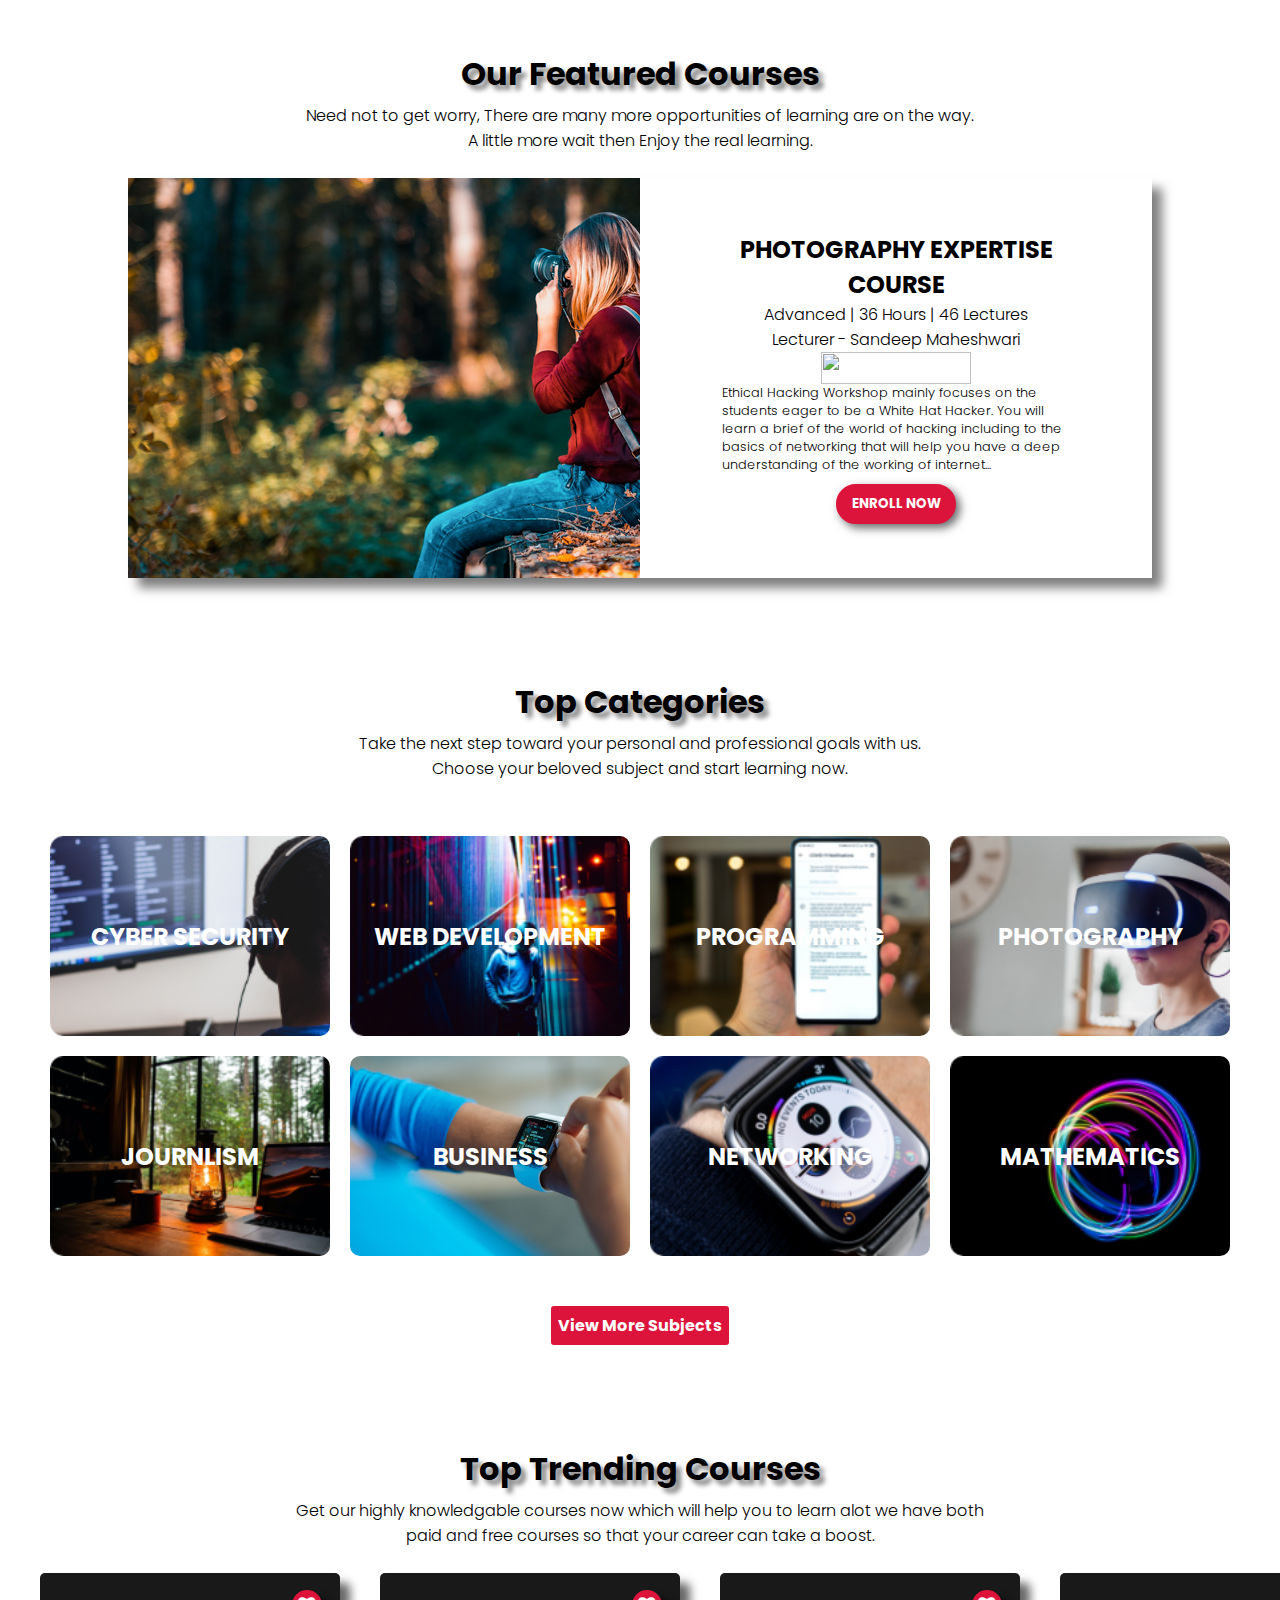
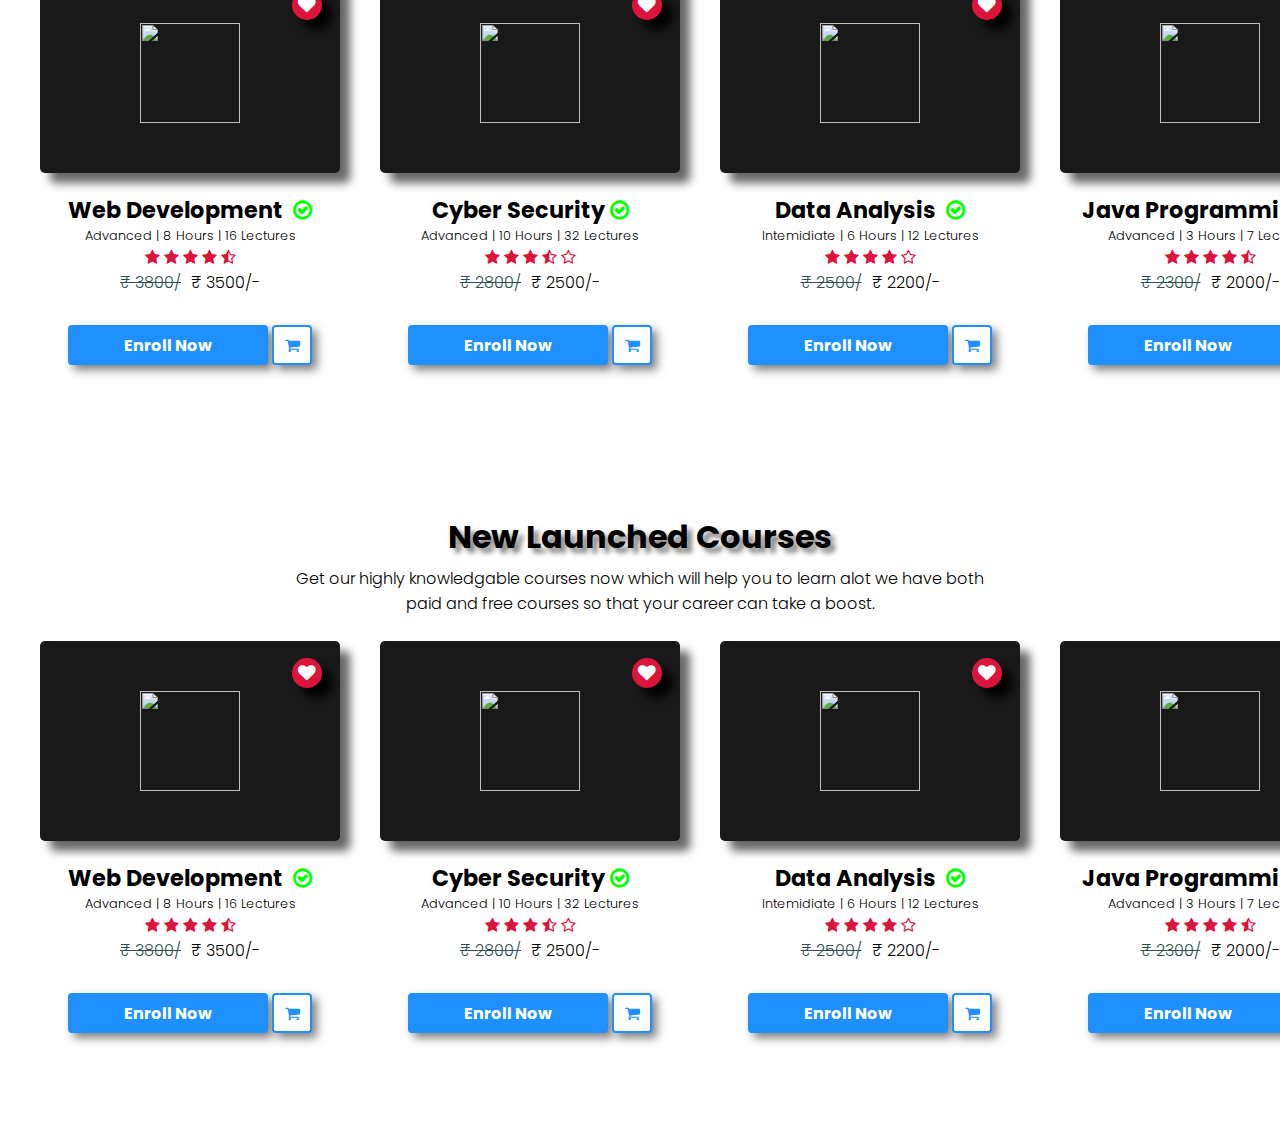
==== courses.html @ 5486d61f "dds" ====
<!doctype html>
<head>
  <title>Courses | Shri Ram Org</title>
  <link rel="stylesheet" href="lib/header.css">
  <link rel="stylesheet" href="lib/index.css">
  <link rel="stylesheet" href="lib/courses.css">
  <meta charset="utf-8">
  <meta name="viewport" content="width=device-width, initial-scale=1.0">
  <link rel="stylesheet" href="https://stackpath.bootstrapcdn.com/font-awesome/4.7.0/css/font-awesome.min.css">
  <link href="https://fonts.googleapis.com/css2?family=Poppins:wght@300;700&display=swap" rel="stylesheet">
  <link href="https://fonts.googleapis.com/css2?family=Raleway:wght@300;700&display=swap" rel="stylesheet">
</head>
<body>
<div class="site-body">

        <!-- featured courses section starts here -->

        <div class="section">
            <h1 class="section-h">Our Featured Courses</h1>
            <p class="section-p">Need not to get worry, There are many more opportunities of learning are on the way.
                </br>A little more wait then Enjoy the real learning.</p>
            <div class="main-flex">
                <div class="poster"> 
                    <img src="img/featured/topic12.png">
                </div>
                <div class="text-box">
                    <span id="clock"></span>
                    <h2>PHOTOGRAPHY EXPERTISE COURSE</h2>
                    <p>Advanced | 36 Hours | 46 Lectures</p>
                    <p>Lecturer - Sandeep Maheshwari</p>
                    <img src="img/5-star.png" class="stars">
                    <p class="about-text">Ethical Hacking Workshop mainly focuses on the students eager to be a White Hat Hacker.
                        You will learn a brief of the world of hacking including to the basics of networking
                        that will help you have a deep understanding of the working of internet...
                    </p>
                    <button class="pre-register">Enroll Now</button>
                </div>
            </div>
        </div>

        <!-- explore subject section starts here -->

        <div class="section">
            <h1 class="section-h">Top Categories</h1>
            <p class="section-p">Take the next step toward your personal and professional goals with us.</br>
                 Choose your beloved subject and start learning now.</p>
            <div class="explore-subject">
            <div class="subject">
                <div class="subject-text">
                    <a href="signin.html">Cyber Security</a>
                </div>
            </div>
            <div class="subject">
                <div class="subject-text">
                    <a href="signin.html">Web Development</a>
                </div>
            </div>
            <div class="subject">
                <div class="subject-text">
                    <a href="signin.html">Programming</a>
                </div>
            </div>
            <div class="subject">
                <div class="subject-text">
                    <a href="signin.html">Photography</a>
                </div>
            </div>
            <div class="subject">
                <div class="subject-text">
                    <a href="signin.html">Journlism</a>
                </div>
            </div>
            <div class="subject">
                <div class="subject-text">
                    <a href="signin.html">Business</a>
                </div>
            </div>
            <div class="subject">
                <div class="subject-text">
                    <a href="signin.html">Networking</a>
                </div>
            </div>
            <div class="subject">
                <div class="subject-text">
                    <a href="signin.html">Mathematics</a>
                </div>
            </div>
            </div>
            <div class="exp-sub">
                <a href="signin.html">View More Subjects</a>
            </div>
        </div>

      <!-- courses section starts here -->

        <div class="section">
            <h1 class="section-h">Top Trending Courses</h1>
            <p class="section-p">Get our highly knowledgable courses now which will help you to learn alot we have both </br>
                paid and free courses so that your career can take a boost.</p>
            <div class="card-grid">
                <div class="card">
                    <div class="card-img"> 
                        <img src="img/code.svg">
                    </div>
                    <button class="like"><i class="fa fa-heart" aria-hidden="true"></i></button>
                    <div class="card-text">
                        <h2>Web Development <i class="fa fa-check-circle-o" aria-hidden="true"></i></h2>
                        <p>Advanced | 8 Hours | 16 Lectures</p>
                        <div class="star">
                            <i class="fa fa-star" aria-hidden="true"></i>
                            <i class="fa fa-star" aria-hidden="true"></i>
                            <i class="fa fa-star" aria-hidden="true"></i>
                            <i class="fa fa-star" aria-hidden="true"></i>
                            <i class="fa fa-star-half-o" aria-hidden="true"></i>
                        </div>
                        <span class="off">₹ 3800/</span><span>₹ 3500/-</span>
                        <div class="card-btn">
                            <button>Enroll Now</button>
                            <button><i class="fa fa-shopping-cart" aria-hidden="true"></i></button>
                        </div>
                    </div>
                </div>
                <div class="card">
                    <div class="card-img"> 
                        <img src="img/email.svg">
                    </div>
                    <button class="like"><i class="fa fa-heart" aria-hidden="true"></i></button>
                    <div class="card-text">
                        <h2>Cyber Security<i class="fa fa-check-circle-o" aria-hidden="true"></i></h2>
                        <p>Advanced | 10 Hours | 32 Lectures</p>
                        <div class="star">
                            <i class="fa fa-star" aria-hidden="true"></i>
                            <i class="fa fa-star" aria-hidden="true"></i>
                            <i class="fa fa-star" aria-hidden="true"></i>
                            <i class="fa fa-star-half-o" aria-hidden="true"></i>
                            <i class="fa fa-star-o" aria-hidden="true"></i>
                        </div>
                        <span class="off">₹ 2800/</span><span>₹ 2500/-</span>
                        <div class="card-btn">
                            <button>Enroll Now</button>
                            <button><i class="fa fa-shopping-cart" aria-hidden="true"></i></button>
                        </div>
                    </div>
                </div>
                <div class="card">
                    <div class="card-img"> 
                        <img src="img/analytics.svg">
                    </div>
                    <button class="like"><i class="fa fa-heart" aria-hidden="true"></i></button>
                    <div class="card-text">
                        <h2>Data Analysis <i class="fa fa-check-circle-o" aria-hidden="true"></i></h2>
                        <p>Intemidiate | 6 Hours | 12 Lectures</p>
                        <div class="star">
                            <i class="fa fa-star" aria-hidden="true"></i>
                            <i class="fa fa-star" aria-hidden="true"></i>
                            <i class="fa fa-star" aria-hidden="true"></i>
                            <i class="fa fa-star" aria-hidden="true"></i>
                            <i class="fa fa-star-o" aria-hidden="true"></i>
                        </div>
                        <span class="off">₹ 2500/</span><span>₹ 2200/-</span>
                        <div class="card-btn">
                            <button>Enroll Now</button>
                            <button><i class="fa fa-shopping-cart" aria-hidden="true"></i></button>
                        </div>
                    </div>
                </div>
                <div class="card">
                    <div class="card-img"> 
                        <img src="img/data.svg">
                    </div>
                    <button class="like"><i class="fa fa-heart" aria-hidden="true"></i></button>
                    <div class="card-text">
                        <h2>Java Programming <i class="fa fa-check-circle-o" aria-hidden="true"></i></h2>
                        <p>Advanced | 3 Hours | 7 Lectures</p>
                        <div class="star">
                            <i class="fa fa-star" aria-hidden="true"></i>
                            <i class="fa fa-star" aria-hidden="true"></i>
                            <i class="fa fa-star" aria-hidden="true"></i>
                            <i class="fa fa-star" aria-hidden="true"></i>
                            <i class="fa fa-star-half-o" aria-hidden="true"></i>
                        </div>
                        <span class="off">₹ 2300/</span><span>₹ 2000/-</span>
                        <div class="card-btn">
                            <button>Enroll Now</button>
                            <button><i class="fa fa-shopping-cart" aria-hidden="true"></i></button>
                        </div>
                    </div>
                </div>
                <div class="card">
                    <div class="card-img"> 
                        <img src="img/data (1).svg">
                    </div>
                    <button class="like"><i class="fa fa-heart" aria-hidden="true"></i></button>
                    <div class="card-text">
                        <h2>Network Essentials <i class="fa fa-check-circle-o" aria-hidden="true"></i></h2>
                        <p>Intermidiate | 7 Hours | 19 Lectures</p>
                        <div class="star">
                            <i class="fa fa-star" aria-hidden="true"></i>
                            <i class="fa fa-star" aria-hidden="true"></i>
                            <i class="fa fa-star" aria-hidden="true"></i>
                            <i class="fa fa-star-half-o" aria-hidden="true"></i>
                            <i class="fa fa-star-o" aria-hidden="true"></i>
                        </div>
                        <span class="off">₹ 1800/</span><span>₹ 1500/-</span>
                        <div class="card-btn">
                            <button>Enroll Now</button>
                            <button><i class="fa fa-shopping-cart" aria-hidden="true"></i></button>
                        </div>
                    </div>
                </div>
                <div class="card">
                    <div class="card-img"> 
                        <img src="img/analytics.svg">
                    </div>
                    <button class="like"><i class="fa fa-heart" aria-hidden="true"></i></button>
                    <div class="card-text">
                        <h2>Machine Learning <i class="fa fa-check-circle-o" aria-hidden="true"></i></h2>
                        <p>Beginner | 2 Hours | 8 Lectures</p>
                        <div class="star">
                            <i class="fa fa-star" aria-hidden="true"></i>
                            <i class="fa fa-star" aria-hidden="true"></i>
                            <i class="fa fa-star" aria-hidden="true"></i>
                            <i class="fa fa-star-o" aria-hidden="true"></i>
                            <i class="fa fa-star-o" aria-hidden="true"></i>
                        </div>
                        <span class="off">₹ 1500/</span><span>₹ 1200/-</span>
                        <div class="card-btn">
                            <button>Enroll Now</button>
                            <button><i class="fa fa-shopping-cart" aria-hidden="true"></i></button>
                        </div>
                    </div>
                </div>
            </div>
        </div>  
    
    
    <!-- courses section starts here -->

        <div class="section">
        <h1 class="section-h">New Launched Courses</h1>
        <p class="section-p">Get our highly knowledgable courses now which will help you to learn alot we have both </br>
            paid and free courses so that your career can take a boost.</p>
        <div class="card-grid">
            <div class="card">
                <div class="card-img"> 
                    <img src="img/code.svg">
                </div>
                <button class="like"><i class="fa fa-heart" aria-hidden="true"></i></button>
                <div class="card-text">
                    <h2>Web Development <i class="fa fa-check-circle-o" aria-hidden="true"></i></h2>
                    <p>Advanced | 8 Hours | 16 Lectures</p>
                    <div class="star">
                        <i class="fa fa-star" aria-hidden="true"></i>
                        <i class="fa fa-star" aria-hidden="true"></i>
                        <i class="fa fa-star" aria-hidden="true"></i>
                        <i class="fa fa-star" aria-hidden="true"></i>
                        <i class="fa fa-star-half-o" aria-hidden="true"></i>
                    </div>
                    <span class="off">₹ 3800/</span><span>₹ 3500/-</span>
                    <div class="card-btn">
                        <button>Enroll Now</button>
                        <button><i class="fa fa-shopping-cart" aria-hidden="true"></i></button>
                    </div>
                </div>
            </div>
            <div class="card">
                <div class="card-img"> 
                    <img src="img/email.svg">
                </div>
                <button class="like"><i class="fa fa-heart" aria-hidden="true"></i></button>
                <div class="card-text">
                    <h2>Cyber Security<i class="fa fa-check-circle-o" aria-hidden="true"></i></h2>
                    <p>Advanced | 10 Hours | 32 Lectures</p>
                    <div class="star">
                        <i class="fa fa-star" aria-hidden="true"></i>
                        <i class="fa fa-star" aria-hidden="true"></i>
                        <i class="fa fa-star" aria-hidden="true"></i>
                        <i class="fa fa-star-half-o" aria-hidden="true"></i>
                        <i class="fa fa-star-o" aria-hidden="true"></i>
                    </div>
                    <span class="off">₹ 2800/</span><span>₹ 2500/-</span>
                    <div class="card-btn">
                        <button>Enroll Now</button>
                        <button><i class="fa fa-shopping-cart" aria-hidden="true"></i></button>
                    </div>
                </div>
            </div>
            <div class="card">
                <div class="card-img"> 
                    <img src="img/analytics.svg">
                </div>
                <button class="like"><i class="fa fa-heart" aria-hidden="true"></i></button>
                <div class="card-text">
                    <h2>Data Analysis <i class="fa fa-check-circle-o" aria-hidden="true"></i></h2>
                    <p>Intemidiate | 6 Hours | 12 Lectures</p>
                    <div class="star">
                        <i class="fa fa-star" aria-hidden="true"></i>
                        <i class="fa fa-star" aria-hidden="true"></i>
                        <i class="fa fa-star" aria-hidden="true"></i>
                        <i class="fa fa-star" aria-hidden="true"></i>
                        <i class="fa fa-star-o" aria-hidden="true"></i>
                    </div>
                    <span class="off">₹ 2500/</span><span>₹ 2200/-</span>
                    <div class="card-btn">
                        <button>Enroll Now</button>
                        <button><i class="fa fa-shopping-cart" aria-hidden="true"></i></button>
                    </div>
                </div>
            </div>
            <div class="card">
                <div class="card-img"> 
                    <img src="img/data.svg">
                </div>
                <button class="like"><i class="fa fa-heart" aria-hidden="true"></i></button>
                <div class="card-text">
                    <h2>Java Programming <i class="fa fa-check-circle-o" aria-hidden="true"></i></h2>
                    <p>Advanced | 3 Hours | 7 Lectures</p>
                    <div class="star">
                        <i class="fa fa-star" aria-hidden="true"></i>
                        <i class="fa fa-star" aria-hidden="true"></i>
                        <i class="fa fa-star" aria-hidden="true"></i>
                        <i class="fa fa-star" aria-hidden="true"></i>
                        <i class="fa fa-star-half-o" aria-hidden="true"></i>
                    </div>
                    <span class="off">₹ 2300/</span><span>₹ 2000/-</span>
                    <div class="card-btn">
                        <button>Enroll Now</button>
                        <button><i class="fa fa-shopping-cart" aria-hidden="true"></i></button>
                    </div>
                </div>
            </div>
            <div class="card">
                <div class="card-img"> 
                    <img src="img/data (1).svg">
                </div>
                <button class="like"><i class="fa fa-heart" aria-hidden="true"></i></button>
                <div class="card-text">
                    <h2>Network Essentials <i class="fa fa-check-circle-o" aria-hidden="true"></i></h2>
                    <p>Intermidiate | 7 Hours | 19 Lectures</p>
                    <div class="star">
                        <i class="fa fa-star" aria-hidden="true"></i>
                        <i class="fa fa-star" aria-hidden="true"></i>
                        <i class="fa fa-star" aria-hidden="true"></i>
                        <i class="fa fa-star-half-o" aria-hidden="true"></i>
                        <i class="fa fa-star-o" aria-hidden="true"></i>
                    </div>
                    <span class="off">₹ 1800/</span><span>₹ 1500/-</span>
                    <div class="card-btn">
                        <button>Enroll Now</button>
                        <button><i class="fa fa-shopping-cart" aria-hidden="true"></i></button>
                    </div>
                </div>
            </div>
            <div class="card">
                <div class="card-img"> 
                    <img src="img/analytics.svg">
                </div>
                <button class="like"><i class="fa fa-heart" aria-hidden="true"></i></button>
                <div class="card-text">
                    <h2>Machine Learning <i class="fa fa-check-circle-o" aria-hidden="true"></i></h2>
                    <p>Beginner | 2 Hours | 8 Lectures</p>
                    <div class="star">
                        <i class="fa fa-star" aria-hidden="true"></i>
                        <i class="fa fa-star" aria-hidden="true"></i>
                        <i class="fa fa-star" aria-hidden="true"></i>
                        <i class="fa fa-star-o" aria-hidden="true"></i>
                        <i class="fa fa-star-o" aria-hidden="true"></i>
                    </div>
                    <span class="off">₹ 1500/</span><span>₹ 1200/-</span>
                    <div class="card-btn">
                        <button>Enroll Now</button>
                        <button><i class="fa fa-shopping-cart" aria-hidden="true"></i></button>
                    </div>
                </div>
            </div>
        </div>
    </div>    
</div>


</body>
</html>
---- lib/index.css ----
*
{
    padding: 0;
    margin: 0;
    box-sizing: border-box;
    font-family: 'Poppins';
    scroll-behavior: smooth;
    outline: none;
    font-weight: 300;
}
html
{
    overflow-x: hidden;
}
.site-body
{
    position: absolute;
    top: 0%;
    display: inline-flex;
    flex-flow: column;
    justify-content: space-between;
}
.main
{
    width: 100vw;
    height: 120vh;
    background-image: url(../img/pexels-josh-hild-4256852.jpg);
    background-repeat: no-repeat;
    background-size: cover;
    background-position: center;
    background-attachment: fixed;
}
.header
{
    position: fixed;
    z-index: 10;
    display: inline-flex;
    justify-content: space-around;
    align-items: center;
    width: 100vw;
    height: 80px;
    background-color: white;
    transition: all ease 0.5s;
}
.header img
{
    width: 100px;
    cursor: pointer;
}
.nav ul
{
    display: inline-flex;
    list-style-type: none;
}
.nav li a
{
    text-decoration: none;
    color: black;
    font-weight: bold;
    margin-left: 20px;
}
.nav li a:hover
{
    color: crimson;
    border-bottom: 2px solid crimson;
}
.submenu-1
{
    display: none;
}
.nav li:hover .submenu-1
{
    display: block;
}
.submenu-1 ul
{
    position: absolute;
    transform: translate(-20%);
    display: inline-flex;
    flex-direction: column;
    justify-content: space-around;
    width: 200px;
    height: fit-content;
    background-color: white;
    padding-top: 28px;
}
.submenu-1 ul li
{
    display: inline-flex;
    align-items: center;
    width: 100%;
    height: 50px;
    border-bottom: 2px solid black;
}
.submenu-1 ul li:last-child
{
    border-bottom: none;
}
.submenu-1 ul li:hover
{
    background-color: dodgerblue;
    color: white;
}
.submenu-1 ul li:hover a
{
    color: white;
    border-bottom: none;
}
.login-btn a
{
    width: 90px;
    height: 40px;
    display: inline-flex;
    justify-content: center;
    align-items: center;
    color: white;
    background-color: seagreen;
    border: 2px solid seagreen;
    border-radius: 3px;
    text-transform: uppercase;
    text-decoration: none;
    font-family: "Raleway";
    font-weight: bold;
    transition: 0.5s;
}
.login-btn a:nth-child(2)
{
    background-color: crimson;
    border: 2px solid crimson;
}
.login-btn a:hover
{
    background-color: transparent;
    color: seagreen;
}
.login-btn a:nth-child(2):hover
{
    background-color: transparent;
    color: crimson;
}
.heading
{
    width: 100vw;
    height: 100vh;
    color: white;
    display: inline-flex;
    justify-content: center;
    align-items: center;
    flex-flow: column;
    padding: 20px;
}
.heading h1
{
    font-weight: bold;
    font-size: 3.5rem;
}
.heading .bold
{
    font-weight: bold;
    color: cyan;
    text-transform: uppercase;
}
.search-bar
{
    display: inline-flex;
    justify-content: space-between;
    align-items: center;
    width: 70%;
    height: 40px;
    background-color: white;
}
.search-bar input
{
    width: 80%;
    height: 100%;
    background-color: transparent;
    color: black;
    font-size: .8rem;
    padding-left: 20px;
    letter-spacing: 2px;
    word-spacing: 5px;
    border: none;
}
.search-bar button
{
    width: 150px;
    height: 100%;
    color: white;
    background-color: crimson;
    border: none;
    cursor: pointer;
}
.search-bar .fa
{
    margin-right: 10px;
}
.explore-btn a
{
    display: inline-block;
    margin-top: 30px;
    color: seagreen;
    background-color: transparent;
    border: 2px solid seagreen;
    text-decoration: none;
    border-radius: 100px;
    padding: 10px 40px;
    font-weight: bold;
    transition: all 0.5s ease;
}
.explore-btn a:hover
{
    background-color: seagreen;
    color: white;
}
.top-up
{
    z-index: 10;
    position: fixed;
    bottom: 5%;
    right: 5%;
    width: 50px;
    height: 50px;
    display: inline-flex;
    justify-content: center;
    align-items: center;
    text-decoration: none;
    color: white;
    font-size: 35px;
    background-color: crimson ;
    box-shadow: 5px 5px 10px black;
    border-radius: 50%;
    transition: 0.5s;
}
.top-up:hover
{
    transform: translateY(-10px);
}
.mob-btn
{
    display: none;
}

@media(max-width: 720px)
{
    .header
    {
        height: 60px;
    }
    .nav
    {
        position: fixed;
        top: 60px;
        left: 0px;
        width: 100vw;
        height: 0vh;
        display: inline-flex;
        flex-flow: column;
        overflow: hidden;
        background-color: white;
        transition: 0.5s;
    }
    .nav ul
    {
        width: 100%;
        display: inline-flex;
        flex-direction: column;
        align-items: center;
    }
    .nav ul li
    {
        display: inline-flex;
        align-items: center;
        width: 90%;
        height: 50px;
        border-bottom: 2px solid black;
    }
    .nav ul li:last-child
    {
        border-bottom: none;
    }
    .nav ul li:hover
    {
        background-color: dodgerblue;
        color: white;
    }
    .nav ul li:hover a
    {
        color: white;
        border-bottom: none;
    }
    .mob-btn
    {
        display: inline;
        background-color: transparent;
        border: none;
        font-size: 1.5rem;
        color: black;
        cursor: pointer;
    }
    #close-btn
    {
        color: black;
        display: none;
    }
    .heading h1
    {
        text-align: center;
        font-size: 2.2rem;
    }
    .search-bar
    {
        width: 90%;
        height: 40px;
    }
    .search-bar input
    {
        width: 80%;
        height: 100%;
        font-size: .6rem;
        padding-left: 10px;
        letter-spacing: 1px;
        word-spacing: 2px;
    }
    .search-bar button
    {
        width: 15%;
        text-align: center;
    }
    .search-bar button span
    {
        display: none;
    }
}


/* Top Upcoming */


.section
{
    width: 100vw;
    height: fit-content;
    display: inline-flex;
    padding: 50px 0px;
    flex-flow: column;
    justify-content: center;
    align-items: center;
    background-image: url(../img/Abstract.png);
    background-repeat: no-repeat;
    background-position: right;
    background-size: 50%;
    overflow-x: hidden;
}
.section-h
{
    font-weight: bold;
    font-size: 2rem;
    text-align: center;
    text-shadow: 5px 5px 5px grey;
}
.section-p
{
    text-align: center;
    font-size: 1rem;
    padding: 5px;
}
.section:nth-child(odd)
{
    background-image: url(../img/Abstract-2.png);
    background-position: left;
}
.section:nth-child(5)
{
    background-image: url(../img/bg-3.jpg);
    background-size: cover;
    background-position: right;
    margin: 50px 0px 50px 0px;

}
.main-flex
{
    display: flex;
    justify-content: space-around;
    flex-wrap: wrap;
    margin-top: 20px;
    width: 80vw;
    height: auto;
    box-shadow: 10px 10px 10px rgba(0, 0, 0, 0.500);
}
.poster
{
    height: 400px;
    overflow: hidden;
    flex: 1 1 300px;
}
.poster img
{
    height: 100%;
    overflow: hidden;
    transition: all ease .5s;
}
.poster img:hover
{
    transform: scale(1.1);
}
.text-box
{
    flex: 1 1 300px;
    display: inline-flex;
    flex-flow: column;
    justify-content: center;
    align-items: center;
    padding: 20px 8%;
}
.text-box span
{
    color: crimson;
    font-weight: bold;
    font-size: 2rem;
    text-align: center;
}
.text-box h2
{
    font-weight: bold;
    text-align: center;
}
.about-text
{
    font-size: 0.8rem;
}
.stars
{
    width: 150px;
    height: 32px;
}
.pre-register
{
    margin-top: 10px;
    width: 120px;
    height: 40px;
    background-color: crimson;
    color: white;
    border: 2px solid crimson;
    border-radius: 20px;
    cursor: pointer;
    font-weight: bold;
    text-transform: uppercase;
    box-shadow: 4px 4px 10px rgba(0, 0, 0, 0.600);
    transition: all 0.3s ease;
}
.pre-register:hover
{
    background-color: transparent;
    color: crimson;
}
@media(max-width: 720px)
{
    .section-p
    {
        font-size: .8rem;
    }
    .text-box h2
    {
        font-size: 1.2rem;
    }
    .text-box p
    {
        font-size: .8rem;
    }
    .poster
    {
        height: auto;
    }
    .poster img
    {
        width: 100%;
    }
}

/*latest Launches*/

.card-grid
{
    width: 100%;
    display: inline-flex;
    align-items: center;
    justify-content: flex-start;
    overflow-y: hidden;
    overflow-x: scroll;
}
.card, .ex-card
{
    position: relative;
    width: 300px;
    height: 420px;
    margin: 20px;
    border-radius: 10px;
    display: inline-flex;
    flex-flow: column;
    background-color: transparent;
    transform: translatex(0px);
}
.card:first-child, .ex-card:first-child
{
    margin-left: 40px;
}
.card-grid::-webkit-scrollbar
{
    display: none;
}
.card-img
{
    display: inline-flex;
    justify-content: center;
    align-items: center;
    width: 300px;
    height: 200px;
    background-color: rgb(25, 25, 25);
    border-radius: 5px;
    box-shadow: 10px 10px 10px rgba(0, 0, 0, 0.600);
}
.card-img img
{
    width: 100px;
    height: 100px;
}
.like
{
    position: absolute;
    top: 4%;
    right: 6%;
    background-color: transparent;
    color: white;
    background-color: crimson;
    border-radius: 50%;
    width: 30px;
    height: 30px;
    font-size: 1.1rem;
    border: none;
    cursor: pointer;
    box-shadow: 10px 10px 10px black;
}
.card-text
{
    text-align: center;
    padding: 20px 10px;
}
.fa-check-circle-o
{
    margin-left: 5px;
    color: rgb(0, 255, 0);
}
.card-text h2, .ex-card-text h2
{
    font-size: 1.4rem;
    font-weight: bold;
}
.card-text p, .ex-card-text p
{
    font-size: .8rem;
}
.card-text .off
{
    margin-right: 10px;
    text-decoration: line-through;
    color: darkslategray;
}
.card-btn button
{
    margin-top: 30px;
    border: 2px solid dodgerblue;
    border-radius: 4px;
    background-color: white;
    color: dodgerblue;
    width: 40px;
    height: 40px;
    cursor: pointer;
    font-size: 1rem;
    transition:  0.3s;
    box-shadow: 5px 5px 10px rgba(0, 0, 0, 0.500);
}
.card-btn button:hover
{
    color: white;
    background-color: dodgerblue;
}
.card-btn button:first-child
{
    width: 200px;
    color: white;
    font-weight: bold;
    background-color: dodgerblue;
}
.card-btn button:first-child:hover
{
    background-color: transparent;
    color: dodgerblue;
}
.star
{
    color: crimson;
}

/* expert section starts here */

.ex-card
{
    position: relative;
    width: 260px;
    height: 380px;
    box-shadow: 10px 10px 10px rgba(0, 0, 0, 0.600);
    border-radius: 0px;
}
.ex-card-img img
{
    width: 260px;
    height: 260px;
}
.card-social
{
    display: inline-flex;
    justify-content: space-around;
    align-items: center;
    width: 80%;
    height: 50px;
}
.card-social a
{
    display: inline-flex;
    justify-content: center;
    align-items: center;
    width: 30px;
    height: 30px;
    text-decoration: none;
    color: white;
    background-color: dodgerblue;
    border: 2px solid dodgerblue;
    border-radius: 50%;
    transition: 0.3s;
}
.card-social a:hover
{
    transform: translateY(-5px);
}
.ex-card-text
{
    text-align: center;
    padding: 2px 10px;
}


/* testimonials starts here */

.main-contain
{
    width: 90%;
    margin: auto;
    padding-bottom: 20px;
    overflow: hidden;
}
.container
{
    position: relative;
    height: auto;
    overflow: hidden;
}
.slider
{
    height: 100%;
    width: 500%;
    display: inline-flex;
    transition: 0.5s;
    animation: tslide 15s ease infinite;
    animation-delay: 1s;
}
@keyframes tslide
{
    0%,100%
    {
        transform: translate(0);
    }
    20%
    {
        transform: translate(-20%);
    }
    40%
    {
        transform: translate(-40%);
    }
    60%
    {
        transform: translate(-60%);
    }
    80%
    {
        transform: translate(-80%);
    }

}
.slides
{
    width: 100%;
    display: inline-flex;
    justify-content: space-around;
    flex-flow: column;
    align-items: center;
}
.slider_btn
{
    background-color: transparent;
    border: none;
    cursor: pointer;
    font-size: 30px;
}
#prev
{
    position: absolute;
    left: 2%;
    top: 50%;
}
#next
{
    position: absolute;
    right: 2%;
    top: 50%;
}
.slides img
{
    width: 200px;
    border-radius: 50%;
}
.slider-text
{
    width: 60%;
    text-align: center;
    font-size: 15px;
}
.slider-text span
{
    font-weight: bold;
    color: crimson;
}


/* pricing section starts here */

.pricing-box
{
    width: 100%;
    display: inline-flex;
    flex-direction: row;
    justify-content: center;
    align-items: center;
    flex-wrap: wrap;
}
.pricing-card
{
    position: relative;
    width: 280px;
    height: 400px ;
    margin: 20px;
    display: inline-flex;
    justify-content: space-between;
    align-items: center;
    flex-direction: column;
    border-radius: 10px;
    box-shadow: 10px 10px 10px rgba(0, 0, 0, 0.600);
    transition: 0.5s;
    background-color: white;
}
.pricing-card:hover
{
    transform: scale(1.02);
}
.pricing-logo
{
    border-radius: 10px;
    width: 100%;
    height: 100px;
    background: dodgerblue;
    display: inline-flex;
    justify-content: center;
    align-items: center;
    flex-direction: column;
}
.pricing-logo .fa
{
    font-size: 1.8rem;
}
.pricing-logo h2
{
    font-size: 1rem;
    font-weight: bold;
}
.pricing-card p
{
    font-size: 1.2rem;
    color: dodgerblue;
}
.pricing-card p span
{
    font-size: 2rem;
    font-weight: bold;
}
.pricing-card ul
{
    list-style-type: none;
}
.pricing-card .fa
{
    margin-right: 5px;
}
.pricing-card .fa-times
{
    color: red;
}
.pricing-card .fa-check
{
    color: #25D366;
}
.pricing-card a
{
    width: 120px;
    height: 38px;
    color: black;
    background-color: dodgerblue;
    text-decoration: none;
    font-weight: bold;
    display: inline-flex;
    font-size: .8rem;
    justify-content: center;
    align-items: center;
    border-radius: 20px;
    margin-bottom: 20px;
}
.ribbin
{
    position: absolute;
    right: 0px;
    width: 100px;
    height: 100px;
    overflow: hidden;
}
.ribbin span
{
    width: 150px;
    height: 30px;
    line-height: 30px;
    background-color: yellow;
    color: black;
    position: relative;
    top: 10px;
    right: 0px;
    display: inline-block;
    transform: rotate(45deg);
    text-align: center;
    font-size: .65rem;
    text-transform: uppercase;
}
.pricing-card:nth-child(2) .pricing-logo, .pricing-card:nth-child(2) a
{
    background: orange;
}
.pricing-card:nth-child(2) p
{
    color: orange;
}
.pricing-card:nth-child(3) .pricing-logo, .pricing-card:nth-child(3) a
{
    background: crimson;
}
.pricing-card:nth-child(3) p
{
    color: crimson;
}

.pricing-card a:hover
{
    border: 2px solid black;
    background-color: transparent;
}



/* footer starts here */

.footer
{
    margin-top: auto;
    width: 100vw;
    height: auto;
    background-color: black;
    display: inline-flex;
    flex-direction: column;
}
.footer-item
{
    width: 100vw;
    display: inline-flex;
    flex-direction: row;
    flex-wrap: wrap;
    justify-content: space-around;
    align-items: flex-start;
    font-size: 15px;
    color: white;
}
.footer-child
{
    height: auto;
    display: inline-flex;
    flex-direction: column;
    justify-content: space-around;
    align-items: center;
    flex: 1 1 350px;
    padding: 10px;
}
.footer-logo img
{
    width:100px;
}
.footer-child h3
{
    font-size: 20px;
    font-weight: bold;
    border-bottom: 2px solid white;
}
#about
{
    padding: 0px 40px 10px;
}
#about span
{
    padding-top: 20px;
    font-size: 12px;
}
#address ul li
{
    list-style-type: none;
    padding-top: 10px;
}
#address ul .fa
{
    cursor: pointer;
    font-size: 25px;
    border-radius: 50px;
    width: 40px;
    height: 40px;
    text-align: center;
    line-height: 40px;
    margin: 0px 10px;
}
#address ul .fa:hover
{
    background-color: gray;
}
#contact form
{
    margin-top: 20px;
    width: 90%;
    height: 40px;
}
#contact input[type="email"]
{
    width: 70%;
    height: 100%;
    padding-left: 20px;
}
#contact input[type="submit"]
{
    cursor: pointer;
    width: 28%;
    height: 39px;
    border: 2px solid crimson;
    background-color: crimson;
    color: white;
    font-size: 15px;
    font-weight: bold;
}
#contact input[type="submit"]:hover
{
    background-color: transparent;
    color: crimson;
}
.social
{
    padding-top: 20px;
    width: 100%;
    height: auto;
    display: inline-flex;
    justify-content: center;
    align-items: center;
}
.social a
{
    width: 40px;
    height: 40px;
    border: 2px solid grey;
    border-radius: 50%;
    color: grey;
    display: inline-flex;
    justify-content: space-around;
    align-items: center;
    margin: 5px;
    text-decoration: none;
    font-size: 20px;
}
.social a:hover
{
    background-color: grey;
    color: black;
}
.copyright
{
    padding: 20px;
    width: 100vw;
    text-align: center;
    color: grey;
    font-size: 12px;
}
---- lib/courses.css ----
.explore-subject
{
    width: 100%;
    display: grid;
    grid-template-rows: 1fr 1fr;
    grid-template-columns: 1fr 1fr 1fr 1fr;
    grid-gap: 20px;
    padding: 50px;
}
.subject
{
    position: relative;
    border-radius: 10px;
    height: 200px;
    overflow: hidden;
    background-image: url(../img/featured/topic1.png);
    background-size: cover;
    background-repeat: no-repeat;
    transition: 0.5s;
}
.subject:nth-child(2)
{
    background-image: url(../img/featured/topic2.png);

}
.subject:nth-child(3)
{
    background-image: url(../img/featured/topic3.png);

}
.subject:nth-child(4)
{
    background-image: url(../img/featured/topic4.png);

}
.subject:nth-child(5)
{
    background-image: url(../img/featured/topic5.png);

}
.subject:nth-child(6)
{
    background-image: url(../img/featured/topic6.png);

}
.subject:nth-child(7)
{
    background-image: url(../img/featured/topic7.png);

}
.subject:nth-child(8)
{
    background-image: url(../img/featured/topic9.png);

}
.subject-text
{
    position: absolute;
    width: 100%;
    height: 100%;
    display: inline-flex;
    justify-content: center;
    align-items: center;
    transition: 0.3s ;
}
.subject-text a
{
    font-weight: bold;
    text-decoration: none;
    color: white;
    font-size: 1.5rem;
    text-transform: uppercase;
}
.subject:hover .subject-text
{
    background-color: rgba(220, 20, 60, 0.600);
}
.subject-text a:hover
{
    text-decoration: underline;
}
.exp-sub a
{
    padding: 5px 5px;
    color: white;
    background-color: crimson;
    font-weight: bold;
    display: inline-flex;
    justify-content: center;
    align-items: center;
    border: 2px solid crimson;
    border-radius: 3px;
    text-decoration: none;

}
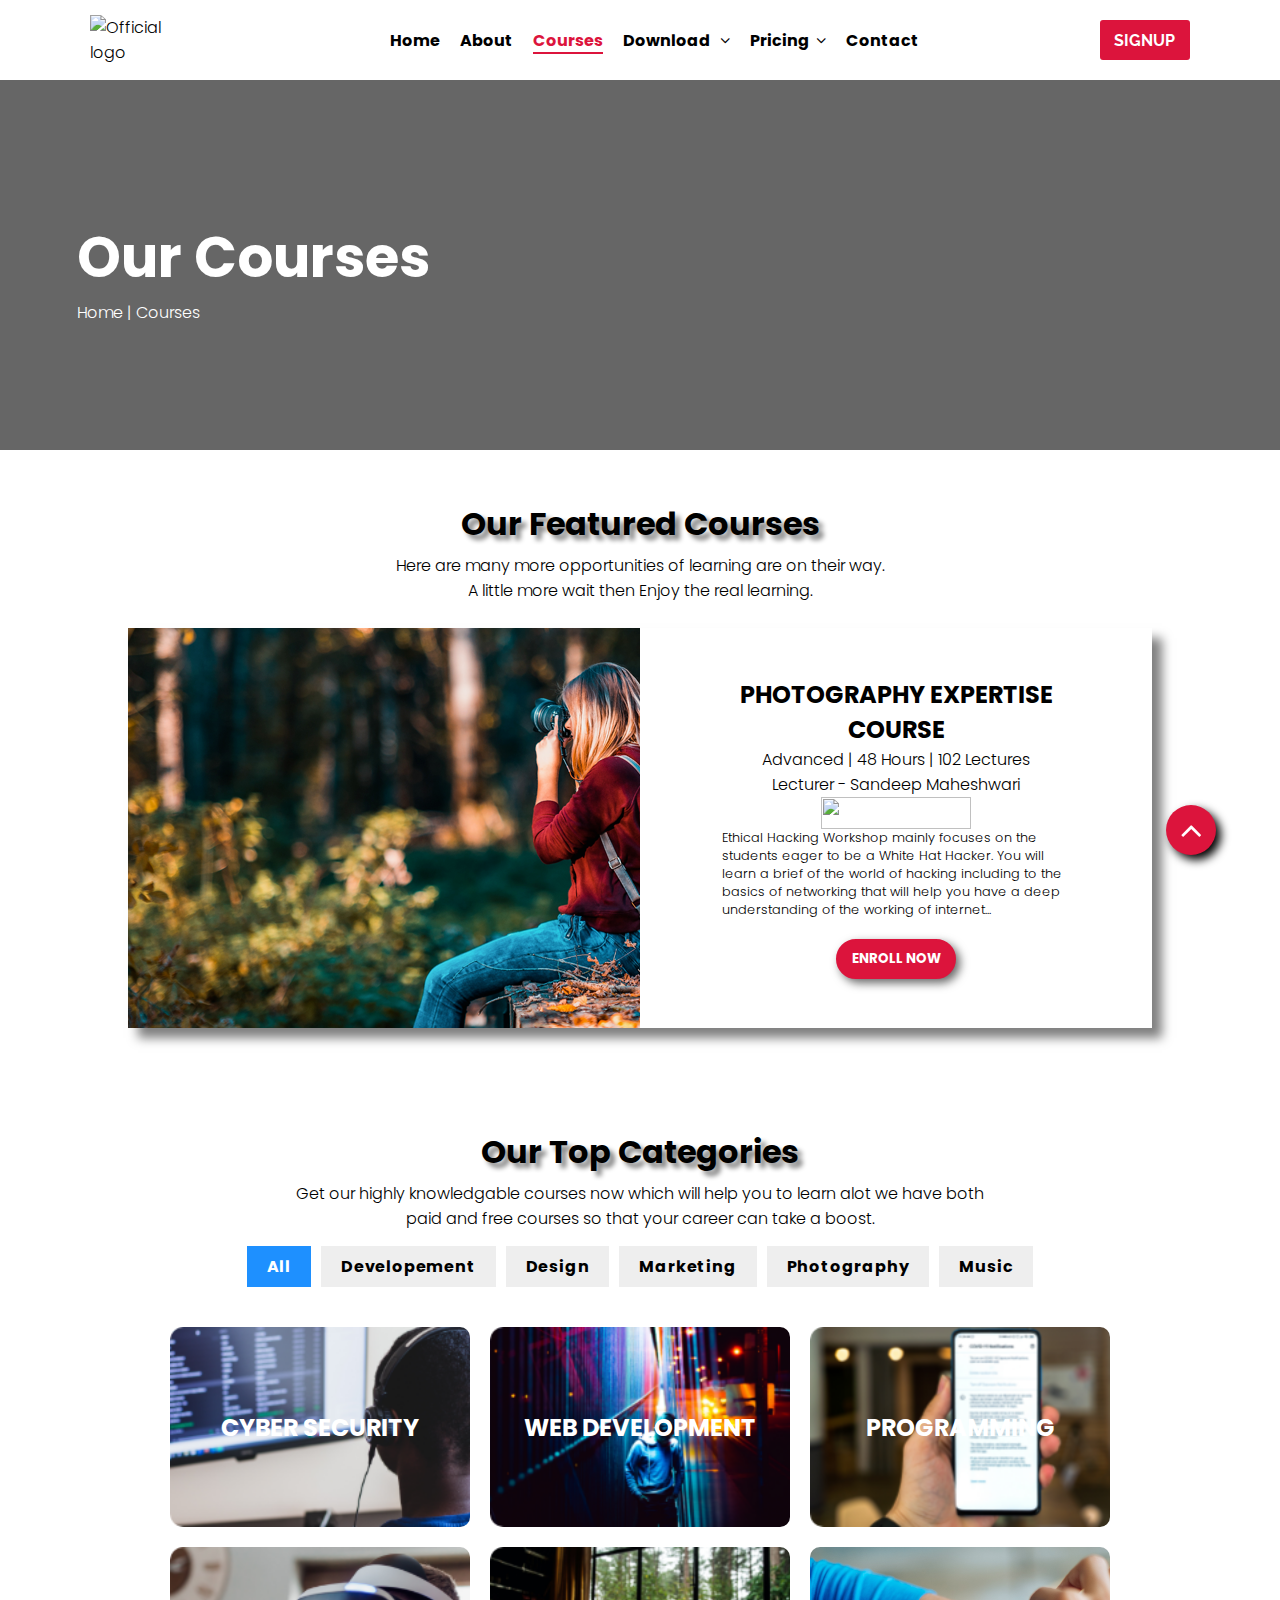
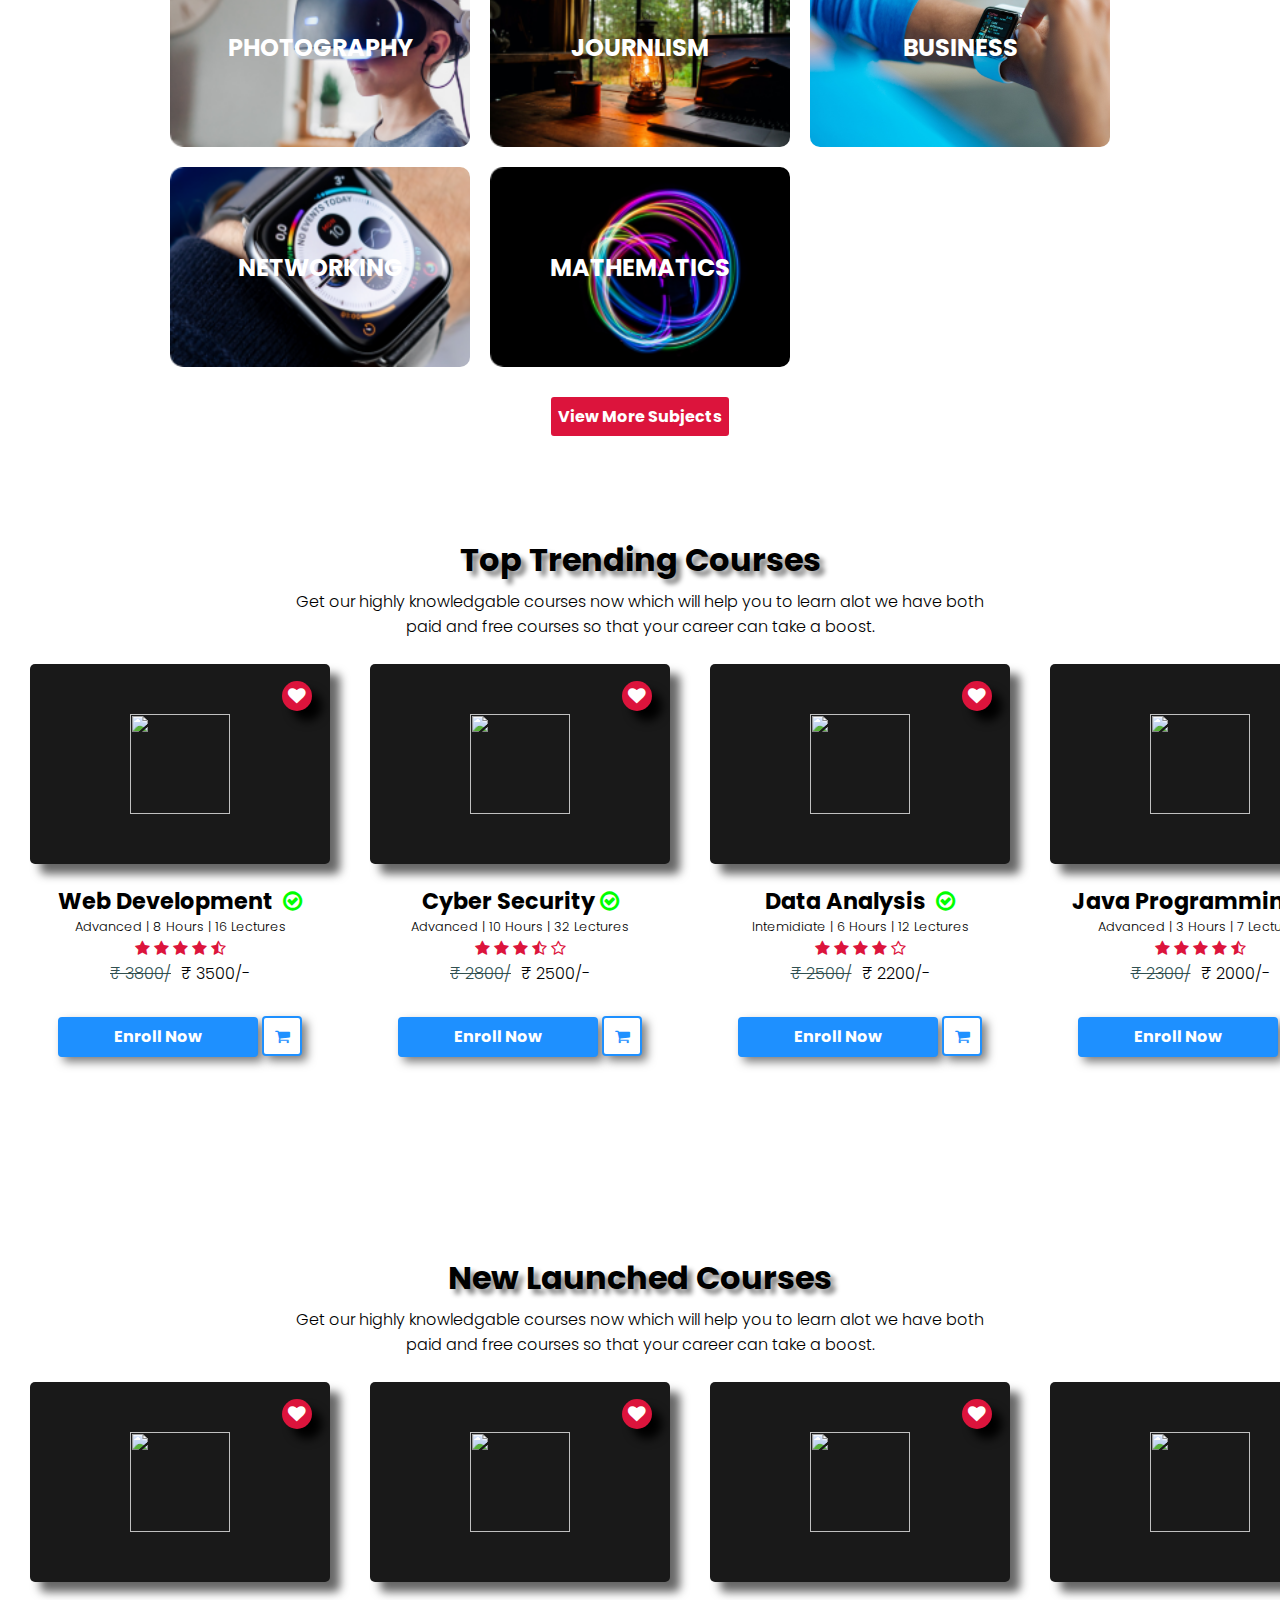
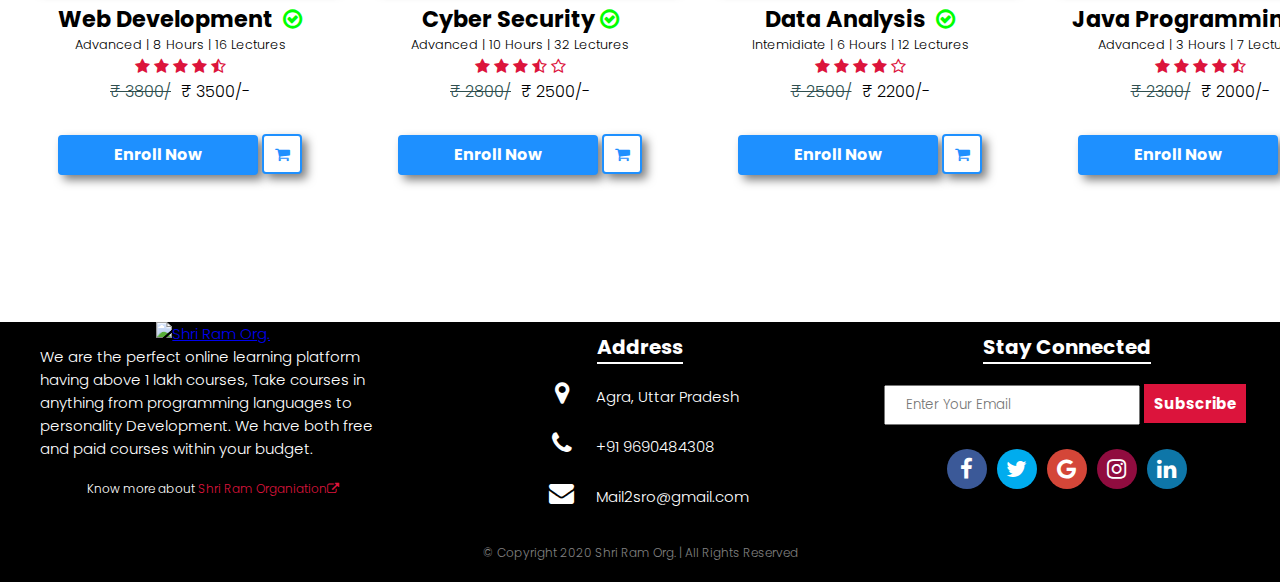
==== commit 19b94e09: "jhfdgjahs" ====
--- a/courses.html
+++ b/courses.html
@@ -1,95 +1,154 @@
 <!doctype html>
 <head>
-  <title>Courses | Shri Ram Org</title>
-  <link rel="stylesheet" href="lib/header.css">
-  <link rel="stylesheet" href="lib/index.css">
-  <link rel="stylesheet" href="lib/courses.css">
-  <meta charset="utf-8">
-  <meta name="viewport" content="width=device-width, initial-scale=1.0">
-  <link rel="stylesheet" href="https://stackpath.bootstrapcdn.com/font-awesome/4.7.0/css/font-awesome.min.css">
-  <link href="https://fonts.googleapis.com/css2?family=Poppins:wght@300;700&display=swap" rel="stylesheet">
-  <link href="https://fonts.googleapis.com/css2?family=Raleway:wght@300;700&display=swap" rel="stylesheet">
+    <title>Courses | Shri Ram Org</title>
+    <link rel="stylesheet" href="css/index.css">
+    <link rel="stylesheet" href="css/header.css">
+    <link rel="stylesheet" href="css/courses.css">
+    <script src="js/header.js"></script>
+    <meta charset="utf-8">
+    <meta name="viewport" content="width=device-width, initial-scale=1.0">
+    <link rel="stylesheet" href="https://stackpath.bootstrapcdn.com/font-awesome/4.7.0/css/font-awesome.min.css">
+    <link href="https://fonts.googleapis.com/css2?family=Poppins:wght@300;700&display=swap" rel="stylesheet">
+    <link href="https://fonts.googleapis.com/css2?family=Raleway:wght@300;700&display=swap" rel="stylesheet">
 </head>
 <body>
 <div class="site-body">
-
-        <!-- featured courses section starts here -->
+    
+   <nav>
+        <div class="main">
+            <div class="header">
+                <button onclick="openBar()" id="open-btn" class="mob-btn"><i class="fa fa-bars" aria-hidden="true"></i></button>
+                <button onclick="closeBar()" id="close-btn" class="mob-btn"><i class="fa fa-times" aria-hidden="true"></i></button>
+                <img src="img/logo.png" alt="Official logo">
+                <div class="nav" id="nav">
+                    <ul>
+                        <li><a href="index.html">Home</a></li>
+                        <li><a href="aboutus.html">About</a></li>
+                        <li class="active"><a href="courses.html">Courses</a></li>
+                        <li><a href="downloads.html">Download &nbsp; <i class="fa fa-angle-down" aria-hidden="true"></i></a>
+                            <div class="submenu-1">
+                                <ul>
+                                    <li><a href="#">Mobile</a></li>
+                                    <li><a href="#">IOS</a></li>
+                                    <li><a href="#">Windows</a></li>
+                                </ul>
+                            </div>
+                        </li>
+                        <li><a href="#prices">Pricing &nbsp;<i class="fa fa-angle-down" aria-hidden="true"></i></a>
+                            <div class="submenu-1">
+                                <ul>
+                                    <li><a href="#">Basic</a></li>
+                                    <li><a href="#">Advanced</a></li>
+                                    <li><a href="#">Premium</a></li>
+                                </ul>
+                            </div>
+                        </li>
+                        <li><a href="contactus.html">Contact</a></li>
+                    </ul>
+                </div>
+                <div class="login-btn">
+                    <a href="signin.html">Signup</a>
+                </div>
+            </div>
+            <div class="heading">
+                <h1>Our Courses</h1>
+                <div class="navigate-link"><span><a href="index.html">Home</a> | <a href="#">Courses</a></span></div>
+            </div>
+            <a href="#" class="top-up"><i class="fa fa-angle-up" aria-hidden="true"></i></a>
+        </div>
+    </nav>
+
+
+
+    
+    <!-- featured courses section starts here -->
+
+    <div class="section">
+        <h1 class="section-h">Our Featured Courses</h1>
+        <p class="section-p">Here are many more opportunities of learning are on their way.
+            </br>A little more wait then Enjoy the real learning.</p>
+        <div class="main-flex">
+            <div class="poster"> 
+                <img src="img/featured/topic12.png">
+            </div>
+            <div class="text-box">
+                <span id="clock"></span>
+                <h2>PHOTOGRAPHY EXPERTISE COURSE</h2>
+                <p>Advanced | 48 Hours | 102 Lectures</p>
+                <p>Lecturer - Sandeep Maheshwari</p>
+                <img src="img/5-star.png" class="stars">
+                <p class="about-text">Ethical Hacking Workshop mainly focuses on the students eager to be a White Hat Hacker.
+                    You will learn a brief of the world of hacking including to the basics of networking
+                    that will help you have a deep understanding of the working of internet...
+                </p>
+                <button class="pre-register">Enroll Now</button>
+            </div>
+        </div>
+    </div>
+        
+    
+        <!-- explore subject section starts here -->
 
         <div class="section">
-            <h1 class="section-h">Our Featured Courses</h1>
-            <p class="section-p">Need not to get worry, There are many more opportunities of learning are on the way.
-                </br>A little more wait then Enjoy the real learning.</p>
-            <div class="main-flex">
-                <div class="poster"> 
-                    <img src="img/featured/topic12.png">
-                </div>
-                <div class="text-box">
-                    <span id="clock"></span>
-                    <h2>PHOTOGRAPHY EXPERTISE COURSE</h2>
-                    <p>Advanced | 36 Hours | 46 Lectures</p>
-                    <p>Lecturer - Sandeep Maheshwari</p>
-                    <img src="img/5-star.png" class="stars">
-                    <p class="about-text">Ethical Hacking Workshop mainly focuses on the students eager to be a White Hat Hacker.
-                        You will learn a brief of the world of hacking including to the basics of networking
-                        that will help you have a deep understanding of the working of internet...
-                    </p>
-                    <button class="pre-register">Enroll Now</button>
-                </div>
-            </div>
-        </div>
-
-        <!-- explore subject section starts here -->
-
-        <div class="section">
-            <h1 class="section-h">Top Categories</h1>
-            <p class="section-p">Take the next step toward your personal and professional goals with us.</br>
-                 Choose your beloved subject and start learning now.</p>
-            <div class="explore-subject">
-            <div class="subject">
-                <div class="subject-text">
-                    <a href="signin.html">Cyber Security</a>
-                </div>
-            </div>
-            <div class="subject">
-                <div class="subject-text">
-                    <a href="signin.html">Web Development</a>
-                </div>
-            </div>
-            <div class="subject">
-                <div class="subject-text">
-                    <a href="signin.html">Programming</a>
-                </div>
-            </div>
-            <div class="subject">
-                <div class="subject-text">
-                    <a href="signin.html">Photography</a>
-                </div>
-            </div>
-            <div class="subject">
-                <div class="subject-text">
-                    <a href="signin.html">Journlism</a>
-                </div>
-            </div>
-            <div class="subject">
-                <div class="subject-text">
-                    <a href="signin.html">Business</a>
-                </div>
-            </div>
-            <div class="subject">
-                <div class="subject-text">
-                    <a href="signin.html">Networking</a>
-                </div>
-            </div>
-            <div class="subject">
-                <div class="subject-text">
-                    <a href="signin.html">Mathematics</a>
-                </div>
-            </div>
-            </div>
-            <div class="exp-sub">
-                <a href="signin.html">View More Subjects</a>
-            </div>
-        </div>
+            <h1 class="section-h">Our Top Categories</h1>
+            <p class="section-p">Get our highly knowledgable courses now which will help you to learn alot we have both </br>
+                paid and free courses so that your career can take a boost.</p>
+            <div class="filter-box">
+                <ul>
+                    <li class="list active" data-filter="all">All</li>
+                    <li class="list" data-filter="developement">Developement</li>
+                    <li class="list" data-filter="design">Design</li>
+                    <li class="list" data-filter="marketing">Marketing</li>
+                    <li class="list" data-filter="photography">Photography</li>
+                    <li class="list" data-filter="music">Music</li>
+                </ul>
+                    <div class="explore-subject">
+                        <div class="subject">
+                            <div class="subject-text">
+                                <a href="signin.html">Cyber Security</a>
+                            </div>
+                        </div>
+                        <div class="subject">
+                            <div class="subject-text">
+                                <a href="signin.html">Web Development</a>
+                            </div>
+                        </div>
+                        <div class="subject">
+                            <div class="subject-text">
+                                <a href="signin.html">Programming</a>
+                            </div>
+                        </div>
+                        <div class="subject">
+                            <div class="subject-text">
+                                <a href="signin.html">Photography</a>
+                            </div>
+                        </div>
+                        <div class="subject">
+                            <div class="subject-text">
+                                <a href="signin.html">Journlism</a>
+                            </div>
+                        </div>
+                        <div class="subject">
+                            <div class="subject-text">
+                                <a href="signin.html">Business</a>
+                            </div>
+                        </div>
+                        <div class="subject">
+                            <div class="subject-text">
+                                <a href="signin.html">Networking</a>
+                            </div>
+                        </div>
+                        <div class="subject">
+                            <div class="subject-text">
+                                <a href="signin.html">Mathematics</a>
+                            </div>
+                        </div>
+                    </div>
+                    <div class="exp-sub">
+                        <a href="signin.html">View More Subjects</a>
+                    </div>
+                </div>
+            </div>
 
       <!-- courses section starts here -->
 
@@ -97,140 +156,140 @@
             <h1 class="section-h">Top Trending Courses</h1>
             <p class="section-p">Get our highly knowledgable courses now which will help you to learn alot we have both </br>
                 paid and free courses so that your career can take a boost.</p>
-            <div class="card-grid">
-                <div class="card">
-                    <div class="card-img"> 
-                        <img src="img/code.svg">
-                    </div>
-                    <button class="like"><i class="fa fa-heart" aria-hidden="true"></i></button>
-                    <div class="card-text">
-                        <h2>Web Development <i class="fa fa-check-circle-o" aria-hidden="true"></i></h2>
-                        <p>Advanced | 8 Hours | 16 Lectures</p>
-                        <div class="star">
-                            <i class="fa fa-star" aria-hidden="true"></i>
-                            <i class="fa fa-star" aria-hidden="true"></i>
-                            <i class="fa fa-star" aria-hidden="true"></i>
-                            <i class="fa fa-star" aria-hidden="true"></i>
-                            <i class="fa fa-star-half-o" aria-hidden="true"></i>
-                        </div>
-                        <span class="off">₹ 3800/</span><span>₹ 3500/-</span>
-                        <div class="card-btn">
-                            <button>Enroll Now</button>
-                            <button><i class="fa fa-shopping-cart" aria-hidden="true"></i></button>
-                        </div>
-                    </div>
-                </div>
-                <div class="card">
-                    <div class="card-img"> 
-                        <img src="img/email.svg">
-                    </div>
-                    <button class="like"><i class="fa fa-heart" aria-hidden="true"></i></button>
-                    <div class="card-text">
-                        <h2>Cyber Security<i class="fa fa-check-circle-o" aria-hidden="true"></i></h2>
-                        <p>Advanced | 10 Hours | 32 Lectures</p>
-                        <div class="star">
-                            <i class="fa fa-star" aria-hidden="true"></i>
-                            <i class="fa fa-star" aria-hidden="true"></i>
-                            <i class="fa fa-star" aria-hidden="true"></i>
-                            <i class="fa fa-star-half-o" aria-hidden="true"></i>
-                            <i class="fa fa-star-o" aria-hidden="true"></i>
-                        </div>
-                        <span class="off">₹ 2800/</span><span>₹ 2500/-</span>
-                        <div class="card-btn">
-                            <button>Enroll Now</button>
-                            <button><i class="fa fa-shopping-cart" aria-hidden="true"></i></button>
-                        </div>
-                    </div>
-                </div>
-                <div class="card">
-                    <div class="card-img"> 
-                        <img src="img/analytics.svg">
-                    </div>
-                    <button class="like"><i class="fa fa-heart" aria-hidden="true"></i></button>
-                    <div class="card-text">
-                        <h2>Data Analysis <i class="fa fa-check-circle-o" aria-hidden="true"></i></h2>
-                        <p>Intemidiate | 6 Hours | 12 Lectures</p>
-                        <div class="star">
-                            <i class="fa fa-star" aria-hidden="true"></i>
-                            <i class="fa fa-star" aria-hidden="true"></i>
-                            <i class="fa fa-star" aria-hidden="true"></i>
-                            <i class="fa fa-star" aria-hidden="true"></i>
-                            <i class="fa fa-star-o" aria-hidden="true"></i>
-                        </div>
-                        <span class="off">₹ 2500/</span><span>₹ 2200/-</span>
-                        <div class="card-btn">
-                            <button>Enroll Now</button>
-                            <button><i class="fa fa-shopping-cart" aria-hidden="true"></i></button>
-                        </div>
-                    </div>
-                </div>
-                <div class="card">
-                    <div class="card-img"> 
-                        <img src="img/data.svg">
-                    </div>
-                    <button class="like"><i class="fa fa-heart" aria-hidden="true"></i></button>
-                    <div class="card-text">
-                        <h2>Java Programming <i class="fa fa-check-circle-o" aria-hidden="true"></i></h2>
-                        <p>Advanced | 3 Hours | 7 Lectures</p>
-                        <div class="star">
-                            <i class="fa fa-star" aria-hidden="true"></i>
-                            <i class="fa fa-star" aria-hidden="true"></i>
-                            <i class="fa fa-star" aria-hidden="true"></i>
-                            <i class="fa fa-star" aria-hidden="true"></i>
-                            <i class="fa fa-star-half-o" aria-hidden="true"></i>
-                        </div>
-                        <span class="off">₹ 2300/</span><span>₹ 2000/-</span>
-                        <div class="card-btn">
-                            <button>Enroll Now</button>
-                            <button><i class="fa fa-shopping-cart" aria-hidden="true"></i></button>
-                        </div>
-                    </div>
-                </div>
-                <div class="card">
-                    <div class="card-img"> 
-                        <img src="img/data (1).svg">
-                    </div>
-                    <button class="like"><i class="fa fa-heart" aria-hidden="true"></i></button>
-                    <div class="card-text">
-                        <h2>Network Essentials <i class="fa fa-check-circle-o" aria-hidden="true"></i></h2>
-                        <p>Intermidiate | 7 Hours | 19 Lectures</p>
-                        <div class="star">
-                            <i class="fa fa-star" aria-hidden="true"></i>
-                            <i class="fa fa-star" aria-hidden="true"></i>
-                            <i class="fa fa-star" aria-hidden="true"></i>
-                            <i class="fa fa-star-half-o" aria-hidden="true"></i>
-                            <i class="fa fa-star-o" aria-hidden="true"></i>
-                        </div>
-                        <span class="off">₹ 1800/</span><span>₹ 1500/-</span>
-                        <div class="card-btn">
-                            <button>Enroll Now</button>
-                            <button><i class="fa fa-shopping-cart" aria-hidden="true"></i></button>
-                        </div>
-                    </div>
-                </div>
-                <div class="card">
-                    <div class="card-img"> 
-                        <img src="img/analytics.svg">
-                    </div>
-                    <button class="like"><i class="fa fa-heart" aria-hidden="true"></i></button>
-                    <div class="card-text">
-                        <h2>Machine Learning <i class="fa fa-check-circle-o" aria-hidden="true"></i></h2>
-                        <p>Beginner | 2 Hours | 8 Lectures</p>
-                        <div class="star">
-                            <i class="fa fa-star" aria-hidden="true"></i>
-                            <i class="fa fa-star" aria-hidden="true"></i>
-                            <i class="fa fa-star" aria-hidden="true"></i>
-                            <i class="fa fa-star-o" aria-hidden="true"></i>
-                            <i class="fa fa-star-o" aria-hidden="true"></i>
-                        </div>
-                        <span class="off">₹ 1500/</span><span>₹ 1200/-</span>
-                        <div class="card-btn">
-                            <button>Enroll Now</button>
-                            <button><i class="fa fa-shopping-cart" aria-hidden="true"></i></button>
-                        </div>
-                    </div>
-                </div>
-            </div>
+                <div class="card-grid">
+                    <div class="card">
+                        <div class="card-img"> 
+                            <img src="img/code.svg">
+                        </div>
+                        <button class="like"><i class="fa fa-heart" aria-hidden="true"></i></button>
+                        <div class="card-text">
+                            <h2>Web Development <i class="fa fa-check-circle-o" aria-hidden="true"></i></h2>
+                            <p>Advanced | 8 Hours | 16 Lectures</p>
+                            <div class="star">
+                                <i class="fa fa-star" aria-hidden="true"></i>
+                                <i class="fa fa-star" aria-hidden="true"></i>
+                                <i class="fa fa-star" aria-hidden="true"></i>
+                                <i class="fa fa-star" aria-hidden="true"></i>
+                                <i class="fa fa-star-half-o" aria-hidden="true"></i>
+                            </div>
+                            <span class="off">₹ 3800/</span><span>₹ 3500/-</span>
+                            <div class="card-btn">
+                                <a href="signin.html">Enroll Now</a>
+                                <a href="signin.html"><i class="fa fa-shopping-cart" aria-hidden="true"></i></a>
+                            </div>
+                        </div>
+                    </div>
+                    <div class="card">
+                        <div class="card-img"> 
+                            <img src="img/email.svg">
+                        </div>
+                        <button class="like"><i class="fa fa-heart" aria-hidden="true"></i></button>
+                        <div class="card-text">
+                            <h2>Cyber Security<i class="fa fa-check-circle-o" aria-hidden="true"></i></h2>
+                            <p>Advanced | 10 Hours | 32 Lectures</p>
+                            <div class="star">
+                                <i class="fa fa-star" aria-hidden="true"></i>
+                                <i class="fa fa-star" aria-hidden="true"></i>
+                                <i class="fa fa-star" aria-hidden="true"></i>
+                                <i class="fa fa-star-half-o" aria-hidden="true"></i>
+                                <i class="fa fa-star-o" aria-hidden="true"></i>
+                            </div>
+                            <span class="off">₹ 2800/</span><span>₹ 2500/-</span>
+                            <div class="card-btn">
+                                <a href="signin.html">Enroll Now</a>
+                                <a href="signin.html"><i class="fa fa-shopping-cart" aria-hidden="true"></i></a>
+                            </div>
+                        </div>
+                    </div>
+                    <div class="card">
+                        <div class="card-img"> 
+                            <img src="img/analytics.svg">
+                        </div>
+                        <button class="like"><i class="fa fa-heart" aria-hidden="true"></i></button>
+                        <div class="card-text">
+                            <h2>Data Analysis <i class="fa fa-check-circle-o" aria-hidden="true"></i></h2>
+                            <p>Intemidiate | 6 Hours | 12 Lectures</p>
+                            <div class="star">
+                                <i class="fa fa-star" aria-hidden="true"></i>
+                                <i class="fa fa-star" aria-hidden="true"></i>
+                                <i class="fa fa-star" aria-hidden="true"></i>
+                                <i class="fa fa-star" aria-hidden="true"></i>
+                                <i class="fa fa-star-o" aria-hidden="true"></i>
+                            </div>
+                            <span class="off">₹ 2500/</span><span>₹ 2200/-</span>
+                            <div class="card-btn">
+                                <a href="signin.html">Enroll Now</a>
+                                <a href="signin.html"><i class="fa fa-shopping-cart" aria-hidden="true"></i></a>
+                            </div>
+                        </div>
+                    </div>
+                    <div class="card">
+                        <div class="card-img"> 
+                            <img src="img/data.svg">
+                        </div>
+                        <button class="like"><i class="fa fa-heart" aria-hidden="true"></i></button>
+                        <div class="card-text">
+                            <h2>Java Programming <i class="fa fa-check-circle-o" aria-hidden="true"></i></h2>
+                            <p>Advanced | 3 Hours | 7 Lectures</p>
+                            <div class="star">
+                                <i class="fa fa-star" aria-hidden="true"></i>
+                                <i class="fa fa-star" aria-hidden="true"></i>
+                                <i class="fa fa-star" aria-hidden="true"></i>
+                                <i class="fa fa-star" aria-hidden="true"></i>
+                                <i class="fa fa-star-half-o" aria-hidden="true"></i>
+                            </div>
+                            <span class="off">₹ 2300/</span><span>₹ 2000/-</span>
+                            <div class="card-btn">
+                                <a href="signin.html">Enroll Now</a>
+                                <a href="signin.html"><i class="fa fa-shopping-cart" aria-hidden="true"></i></a>
+                            </div>
+                        </div>
+                    </div>
+                    <div class="card">
+                        <div class="card-img"> 
+                            <img src="img/data (1).svg">
+                        </div>
+                        <button class="like"><i class="fa fa-heart" aria-hidden="true"></i></button>
+                        <div class="card-text">
+                            <h2>Network Essentials <i class="fa fa-check-circle-o" aria-hidden="true"></i></h2>
+                            <p>Intermidiate | 7 Hours | 19 Lectures</p>
+                            <div class="star">
+                                <i class="fa fa-star" aria-hidden="true"></i>
+                                <i class="fa fa-star" aria-hidden="true"></i>
+                                <i class="fa fa-star" aria-hidden="true"></i>
+                                <i class="fa fa-star-half-o" aria-hidden="true"></i>
+                                <i class="fa fa-star-o" aria-hidden="true"></i>
+                            </div>
+                            <span class="off">₹ 1800/</span><span>₹ 1500/-</span>
+                            <div class="card-btn">
+                                <a href="signin.html">Enroll Now</a>
+                                <a href="signin.html"><i class="fa fa-shopping-cart" aria-hidden="true"></i></a>
+                            </div>
+                        </div>
+                    </div>
+                    <div class="card">
+                        <div class="card-img"> 
+                            <img src="img/analytics.svg">
+                        </div>
+                        <button class="like"><i class="fa fa-heart" aria-hidden="true"></i></button>
+                        <div class="card-text">
+                            <h2>Machine Learning <i class="fa fa-check-circle-o" aria-hidden="true"></i></h2>
+                            <p>Beginner | 2 Hours | 8 Lectures</p>
+                            <div class="star">
+                                <i class="fa fa-star" aria-hidden="true"></i>
+                                <i class="fa fa-star" aria-hidden="true"></i>
+                                <i class="fa fa-star" aria-hidden="true"></i>
+                                <i class="fa fa-star-o" aria-hidden="true"></i>
+                                <i class="fa fa-star-o" aria-hidden="true"></i>
+                            </div>
+                            <span class="off">₹ 1500/</span><span>₹ 1200/-</span>
+                            <div class="card-btn">
+                                <a href="signin.html">Enroll Now</a>
+                                <a href="signin.html"><i class="fa fa-shopping-cart" aria-hidden="true"></i></a>
+                            </div>
+                        </div>
+                    </div>
+                </div>
         </div>  
     
     
@@ -240,143 +299,188 @@
         <h1 class="section-h">New Launched Courses</h1>
         <p class="section-p">Get our highly knowledgable courses now which will help you to learn alot we have both </br>
             paid and free courses so that your career can take a boost.</p>
-        <div class="card-grid">
-            <div class="card">
-                <div class="card-img"> 
-                    <img src="img/code.svg">
-                </div>
-                <button class="like"><i class="fa fa-heart" aria-hidden="true"></i></button>
-                <div class="card-text">
-                    <h2>Web Development <i class="fa fa-check-circle-o" aria-hidden="true"></i></h2>
-                    <p>Advanced | 8 Hours | 16 Lectures</p>
-                    <div class="star">
-                        <i class="fa fa-star" aria-hidden="true"></i>
-                        <i class="fa fa-star" aria-hidden="true"></i>
-                        <i class="fa fa-star" aria-hidden="true"></i>
-                        <i class="fa fa-star" aria-hidden="true"></i>
-                        <i class="fa fa-star-half-o" aria-hidden="true"></i>
-                    </div>
-                    <span class="off">₹ 3800/</span><span>₹ 3500/-</span>
-                    <div class="card-btn">
-                        <button>Enroll Now</button>
-                        <button><i class="fa fa-shopping-cart" aria-hidden="true"></i></button>
-                    </div>
-                </div>
-            </div>
-            <div class="card">
-                <div class="card-img"> 
-                    <img src="img/email.svg">
-                </div>
-                <button class="like"><i class="fa fa-heart" aria-hidden="true"></i></button>
-                <div class="card-text">
-                    <h2>Cyber Security<i class="fa fa-check-circle-o" aria-hidden="true"></i></h2>
-                    <p>Advanced | 10 Hours | 32 Lectures</p>
-                    <div class="star">
-                        <i class="fa fa-star" aria-hidden="true"></i>
-                        <i class="fa fa-star" aria-hidden="true"></i>
-                        <i class="fa fa-star" aria-hidden="true"></i>
-                        <i class="fa fa-star-half-o" aria-hidden="true"></i>
-                        <i class="fa fa-star-o" aria-hidden="true"></i>
-                    </div>
-                    <span class="off">₹ 2800/</span><span>₹ 2500/-</span>
-                    <div class="card-btn">
-                        <button>Enroll Now</button>
-                        <button><i class="fa fa-shopping-cart" aria-hidden="true"></i></button>
-                    </div>
-                </div>
-            </div>
-            <div class="card">
-                <div class="card-img"> 
-                    <img src="img/analytics.svg">
-                </div>
-                <button class="like"><i class="fa fa-heart" aria-hidden="true"></i></button>
-                <div class="card-text">
-                    <h2>Data Analysis <i class="fa fa-check-circle-o" aria-hidden="true"></i></h2>
-                    <p>Intemidiate | 6 Hours | 12 Lectures</p>
-                    <div class="star">
-                        <i class="fa fa-star" aria-hidden="true"></i>
-                        <i class="fa fa-star" aria-hidden="true"></i>
-                        <i class="fa fa-star" aria-hidden="true"></i>
-                        <i class="fa fa-star" aria-hidden="true"></i>
-                        <i class="fa fa-star-o" aria-hidden="true"></i>
-                    </div>
-                    <span class="off">₹ 2500/</span><span>₹ 2200/-</span>
-                    <div class="card-btn">
-                        <button>Enroll Now</button>
-                        <button><i class="fa fa-shopping-cart" aria-hidden="true"></i></button>
-                    </div>
-                </div>
-            </div>
-            <div class="card">
-                <div class="card-img"> 
-                    <img src="img/data.svg">
-                </div>
-                <button class="like"><i class="fa fa-heart" aria-hidden="true"></i></button>
-                <div class="card-text">
-                    <h2>Java Programming <i class="fa fa-check-circle-o" aria-hidden="true"></i></h2>
-                    <p>Advanced | 3 Hours | 7 Lectures</p>
-                    <div class="star">
-                        <i class="fa fa-star" aria-hidden="true"></i>
-                        <i class="fa fa-star" aria-hidden="true"></i>
-                        <i class="fa fa-star" aria-hidden="true"></i>
-                        <i class="fa fa-star" aria-hidden="true"></i>
-                        <i class="fa fa-star-half-o" aria-hidden="true"></i>
-                    </div>
-                    <span class="off">₹ 2300/</span><span>₹ 2000/-</span>
-                    <div class="card-btn">
-                        <button>Enroll Now</button>
-                        <button><i class="fa fa-shopping-cart" aria-hidden="true"></i></button>
-                    </div>
-                </div>
-            </div>
-            <div class="card">
-                <div class="card-img"> 
-                    <img src="img/data (1).svg">
-                </div>
-                <button class="like"><i class="fa fa-heart" aria-hidden="true"></i></button>
-                <div class="card-text">
-                    <h2>Network Essentials <i class="fa fa-check-circle-o" aria-hidden="true"></i></h2>
-                    <p>Intermidiate | 7 Hours | 19 Lectures</p>
-                    <div class="star">
-                        <i class="fa fa-star" aria-hidden="true"></i>
-                        <i class="fa fa-star" aria-hidden="true"></i>
-                        <i class="fa fa-star" aria-hidden="true"></i>
-                        <i class="fa fa-star-half-o" aria-hidden="true"></i>
-                        <i class="fa fa-star-o" aria-hidden="true"></i>
-                    </div>
-                    <span class="off">₹ 1800/</span><span>₹ 1500/-</span>
-                    <div class="card-btn">
-                        <button>Enroll Now</button>
-                        <button><i class="fa fa-shopping-cart" aria-hidden="true"></i></button>
-                    </div>
-                </div>
-            </div>
-            <div class="card">
-                <div class="card-img"> 
-                    <img src="img/analytics.svg">
-                </div>
-                <button class="like"><i class="fa fa-heart" aria-hidden="true"></i></button>
-                <div class="card-text">
-                    <h2>Machine Learning <i class="fa fa-check-circle-o" aria-hidden="true"></i></h2>
-                    <p>Beginner | 2 Hours | 8 Lectures</p>
-                    <div class="star">
-                        <i class="fa fa-star" aria-hidden="true"></i>
-                        <i class="fa fa-star" aria-hidden="true"></i>
-                        <i class="fa fa-star" aria-hidden="true"></i>
-                        <i class="fa fa-star-o" aria-hidden="true"></i>
-                        <i class="fa fa-star-o" aria-hidden="true"></i>
-                    </div>
-                    <span class="off">₹ 1500/</span><span>₹ 1200/-</span>
-                    <div class="card-btn">
-                        <button>Enroll Now</button>
-                        <button><i class="fa fa-shopping-cart" aria-hidden="true"></i></button>
-                    </div>
-                </div>
-            </div>
+            <div class="card-grid">
+                <div class="card">
+                    <div class="card-img"> 
+                        <img src="img/code.svg">
+                    </div>
+                    <button class="like"><i class="fa fa-heart" aria-hidden="true"></i></button>
+                    <div class="card-text">
+                        <h2>Web Development <i class="fa fa-check-circle-o" aria-hidden="true"></i></h2>
+                        <p>Advanced | 8 Hours | 16 Lectures</p>
+                        <div class="star">
+                            <i class="fa fa-star" aria-hidden="true"></i>
+                            <i class="fa fa-star" aria-hidden="true"></i>
+                            <i class="fa fa-star" aria-hidden="true"></i>
+                            <i class="fa fa-star" aria-hidden="true"></i>
+                            <i class="fa fa-star-half-o" aria-hidden="true"></i>
+                        </div>
+                        <span class="off">₹ 3800/</span><span>₹ 3500/-</span>
+                        <div class="card-btn">
+                            <a href="signin.html">Enroll Now</a>
+                            <a href="signin.html"><i class="fa fa-shopping-cart" aria-hidden="true"></i></a>
+                        </div>
+                    </div>
+                </div>
+                <div class="card">
+                    <div class="card-img"> 
+                        <img src="img/email.svg">
+                    </div>
+                    <button class="like"><i class="fa fa-heart" aria-hidden="true"></i></button>
+                    <div class="card-text">
+                        <h2>Cyber Security<i class="fa fa-check-circle-o" aria-hidden="true"></i></h2>
+                        <p>Advanced | 10 Hours | 32 Lectures</p>
+                        <div class="star">
+                            <i class="fa fa-star" aria-hidden="true"></i>
+                            <i class="fa fa-star" aria-hidden="true"></i>
+                            <i class="fa fa-star" aria-hidden="true"></i>
+                            <i class="fa fa-star-half-o" aria-hidden="true"></i>
+                            <i class="fa fa-star-o" aria-hidden="true"></i>
+                        </div>
+                        <span class="off">₹ 2800/</span><span>₹ 2500/-</span>
+                        <div class="card-btn">
+                            <a href="signin.html">Enroll Now</a>
+                            <a href="signin.html"><i class="fa fa-shopping-cart" aria-hidden="true"></i></a>
+                        </div>
+                    </div>
+                </div>
+                <div class="card">
+                    <div class="card-img"> 
+                        <img src="img/analytics.svg">
+                    </div>
+                    <button class="like"><i class="fa fa-heart" aria-hidden="true"></i></button>
+                    <div class="card-text">
+                        <h2>Data Analysis <i class="fa fa-check-circle-o" aria-hidden="true"></i></h2>
+                        <p>Intemidiate | 6 Hours | 12 Lectures</p>
+                        <div class="star">
+                            <i class="fa fa-star" aria-hidden="true"></i>
+                            <i class="fa fa-star" aria-hidden="true"></i>
+                            <i class="fa fa-star" aria-hidden="true"></i>
+                            <i class="fa fa-star" aria-hidden="true"></i>
+                            <i class="fa fa-star-o" aria-hidden="true"></i>
+                        </div>
+                        <span class="off">₹ 2500/</span><span>₹ 2200/-</span>
+                        <div class="card-btn">
+                            <a href="signin.html">Enroll Now</a>
+                            <a href="signin.html"><i class="fa fa-shopping-cart" aria-hidden="true"></i></a>
+                        </div>
+                    </div>
+                </div>
+                <div class="card">
+                    <div class="card-img"> 
+                        <img src="img/data.svg">
+                    </div>
+                    <button class="like"><i class="fa fa-heart" aria-hidden="true"></i></button>
+                    <div class="card-text">
+                        <h2>Java Programming <i class="fa fa-check-circle-o" aria-hidden="true"></i></h2>
+                        <p>Advanced | 3 Hours | 7 Lectures</p>
+                        <div class="star">
+                            <i class="fa fa-star" aria-hidden="true"></i>
+                            <i class="fa fa-star" aria-hidden="true"></i>
+                            <i class="fa fa-star" aria-hidden="true"></i>
+                            <i class="fa fa-star" aria-hidden="true"></i>
+                            <i class="fa fa-star-half-o" aria-hidden="true"></i>
+                        </div>
+                        <span class="off">₹ 2300/</span><span>₹ 2000/-</span>
+                        <div class="card-btn">
+                            <a href="signin.html">Enroll Now</a>
+                            <a href="signin.html"><i class="fa fa-shopping-cart" aria-hidden="true"></i></a>
+                        </div>
+                    </div>
+                </div>
+                <div class="card">
+                    <div class="card-img"> 
+                        <img src="img/data (1).svg">
+                    </div>
+                    <button class="like"><i class="fa fa-heart" aria-hidden="true"></i></button>
+                    <div class="card-text">
+                        <h2>Network Essentials <i class="fa fa-check-circle-o" aria-hidden="true"></i></h2>
+                        <p>Intermidiate | 7 Hours | 19 Lectures</p>
+                        <div class="star">
+                            <i class="fa fa-star" aria-hidden="true"></i>
+                            <i class="fa fa-star" aria-hidden="true"></i>
+                            <i class="fa fa-star" aria-hidden="true"></i>
+                            <i class="fa fa-star-half-o" aria-hidden="true"></i>
+                            <i class="fa fa-star-o" aria-hidden="true"></i>
+                        </div>
+                        <span class="off">₹ 1800/</span><span>₹ 1500/-</span>
+                        <div class="card-btn">
+                            <a href="signin.html">Enroll Now</a>
+                            <a href="signin.html"><i class="fa fa-shopping-cart" aria-hidden="true"></i></a>
+                        </div>
+                    </div>
+                </div>
+                <div class="card">
+                    <div class="card-img"> 
+                        <img src="img/analytics.svg">
+                    </div>
+                    <button class="like"><i class="fa fa-heart" aria-hidden="true"></i></button>
+                    <div class="card-text">
+                        <h2>Machine Learning <i class="fa fa-check-circle-o" aria-hidden="true"></i></h2>
+                        <p>Beginner | 2 Hours | 8 Lectures</p>
+                        <div class="star">
+                            <i class="fa fa-star" aria-hidden="true"></i>
+                            <i class="fa fa-star" aria-hidden="true"></i>
+                            <i class="fa fa-star" aria-hidden="true"></i>
+                            <i class="fa fa-star-o" aria-hidden="true"></i>
+                            <i class="fa fa-star-o" aria-hidden="true"></i>
+                        </div>
+                        <span class="off">₹ 1500/</span><span>₹ 1200/-</span>
+                        <div class="card-btn">
+                            <a href="signin.html">Enroll Now</a>
+                            <a href="signin.html"><i class="fa fa-shopping-cart" aria-hidden="true"></i></a>
+                        </div>
+                    </div>
+                </div>
+            </div>
+    </div>  
+    
+
+    
+<!-- footer starts here -->
+
+<div class="footer">
+    <div class="footer-item">
+        <div class="footer-child" id="about">
+            <div class="footer-logo">
+            <a href="Aboutus.html"><img src="img/logo.png" alt="Shri Ram Org."></a> 
+            </div>
+            <p> We are the perfect online learning platform having above 1 lakh courses,
+                Take courses in anything from programming languages to personality Development.
+                We have both free and paid courses within your budget.</p>
+            <span>
+                Know more about <a href="aboutus.html"> Shri Ram Organiation<i class="fa fa-external-link" aria-hidden="true"></i></a>
+            </span> 
         </div>
-    </div>    
+        <div class="footer-child" id="address">
+            <h3>Address</h3> 
+            <ul class="ul">
+                <li><i class="fa fa-map-marker" aria-hidden="true"></i> Agra, Uttar Pradesh</li>
+                <li><i class="fa fa-phone" aria-hidden="true"></i> +91 9690484308</li>
+                <li><i class="fa fa-envelope" aria-hidden="true"></i> Mail2sro@gmail.com</li>
+            </ul>   
+        </div>    
+        <div class="footer-child" id="contact">
+            <h3>Stay Connected</h3>
+            <form> 
+                <input type="email"  placeholder="Enter Your Email">
+                <input type="submit" value="Subscribe">
+            </form>
+            <div class="social">
+                <a href="https://www.facebook.com/"><i class="fa fa-facebook" aria-hidden="true"></i></a>
+                <a href="https://www.twitter.com/login"><i class="fa fa-twitter" aria-hidden="true"></i></a>
+                <a href="https://accounts.google.com/ServiceLogin"><i class="fa fa-google" aria-hidden="true"></i></a>
+                <a href="https://www.instagram.com/accounts/login"><i class="fa fa-instagram" aria-hidden="true"></i></a>
+                <a href="https://www.linkedin.com/login"><i class="fa fa-linkedin" aria-hidden="true"></i></a>
+            </div>
+        </div>
+    </div>
+    <div class="copyright">
+        <p> &copy; Copyright 2020 Shri Ram Org. | All Rights Reserved </p>
+    </div>
 </div>
-
+</div>
 
 </body>
-</html>+</html>
+
--- a/css/index.css
+++ b/css/index.css
@@ -0,0 +1,733 @@
+*
+{
+    padding: 0;
+    margin: 0;
+    box-sizing: border-box;
+    font-family: 'Poppins';
+    scroll-behavior: smooth;
+    outline: none;
+    font-weight: 300;
+}
+html
+{
+    overflow-x: hidden;
+}
+
+
+/* heading */
+.main
+{
+    width: 100vw;
+    height: 100vh;
+    background-image: url(../img/pexels-josh-hild-4256852.jpg);
+    background-repeat: no-repeat;
+    background-size: cover;
+    background-position: center;
+    background-attachment: fixed;
+}
+.heading
+{
+    width: 100vw;
+    height: 100vh;
+    color: white;
+    display: inline-flex;
+    justify-content: center;
+    align-items: center;
+    flex-flow: column;
+    padding: 20px;
+}
+.heading h1
+{
+    font-weight: bold;
+    font-size: 3.5rem;
+}
+.heading .bold
+{
+    font-weight: bold;
+    color: cyan;
+    text-transform: uppercase;
+}
+.search-bar
+{
+    display: inline-flex;
+    justify-content: space-between;
+    align-items: center;
+    width: 70%;
+    height: 40px;
+    background-color: white;
+}
+.search-bar input
+{
+    width: 80%;
+    height: 100%;
+    background-color: transparent;
+    color: black;
+    font-size: .8rem;
+    padding-left: 20px;
+    letter-spacing: 2px;
+    word-spacing: 5px;
+    border: none;
+}
+.search-bar button
+{
+    width: 150px;
+    height: 100%;
+    color: white;
+    background: linear-gradient(to left, #ff512f, #dd2476);
+    background-repeat: no-repeat;
+    background-position: 0px 0;
+    border: none;
+    cursor: pointer;
+    transition: 0.3s;
+}
+.search-bar button:hover 
+{
+    background-position: -200px 0;
+    color: #dd2476;
+}
+.search-bar button span
+{
+    font-weight: bold;
+}
+.search-bar .fa
+{
+    margin-right: 5px;
+}
+.explore-btn a
+{
+    display: inline-block;
+    margin-top: 30px;
+    background: linear-gradient(to left, #ff512f, #dd2476);
+    background-repeat: no-repeat;
+    background-position: 0px 0;
+    color: white;
+    text-decoration: none;
+    border-radius: 100px;
+    padding: 10px 40px;
+    font-weight: bold;
+    transition: all 0.5s ease;
+    background-color: white;
+}
+.explore-btn a:hover
+{
+    background-position: 200px 0;
+    color: #dd2476;
+}
+.top-up
+{
+    z-index: 10;
+    position: fixed;
+    bottom: 5%;
+    right: 5%;
+    width: 50px;
+    height: 50px;
+    display: inline-flex;
+    justify-content: center;
+    align-items: center;
+    text-decoration: none;
+    color: white;
+    font-size: 35px;
+    background-color: crimson ;
+    box-shadow: 5px 5px 10px black;
+    padding-bottom: 2px;
+    border-radius: 50%;
+    transition: 0.5s;
+}
+.top-up:hover
+{
+    transform: translateY(-10px);
+}
+@media(max-width: 720px)
+{
+    .heading h1
+    {
+        text-align: center;
+        font-size: 2.2rem;
+    }
+    .search-bar
+    {
+        width: 90%;
+        height: 40px;
+    }
+    .search-bar input
+    {
+        width: 80%;
+        height: 100%;
+        font-size: .65rem;
+        padding-left: 10px;
+        letter-spacing: 1px;
+        word-spacing: 2px;
+    }
+    .search-bar button
+    {
+        font-size: 1.1rem;
+        width: 15%;
+        text-align: center;
+    }
+    .search-bar .fa
+    {
+        margin-right: 0px;
+    }
+    .search-bar button span
+    {
+        display: none;
+    }
+}
+
+
+
+/* Top Upcoming */
+
+
+.section
+{
+    width: 100vw;
+    height: fit-content;
+    display: inline-flex;
+    padding: 50px 0px;
+    flex-flow: column;
+    justify-content: center;
+    align-items: center;
+    background-image: url(../img/Abstract.png);
+    background-repeat: no-repeat;
+    background-position: right;
+    background-size: 50%;
+    overflow-x: hidden;
+}
+.section-h
+{
+    font-weight: bold;
+    font-size: 2rem;
+    text-align: center;
+    text-shadow: 5px 5px 5px grey;
+}
+.section-p
+{
+    text-align: center;
+    font-size: 1rem;
+    padding: 5px;
+}
+.section:nth-child(odd)
+{
+    background-image: url(../img/Abstract-2.png);
+    background-position: left;
+}
+.section:nth-child(5)
+{
+    background-image: url(../img/bg-3.jpg);
+    background-size: cover;
+    background-position: right;
+    margin: 50px 0px 50px 0px;
+}
+.main-flex
+{
+    display: flex;
+    justify-content: space-around;
+    flex-wrap: wrap;
+    margin-top: 20px;
+    width: 80vw;
+    height: auto;
+    box-shadow: 10px 10px 10px rgba(0, 0, 0, 0.500);
+}
+.poster
+{
+    height: 400px;
+    overflow: hidden;
+    flex: 1 1 350px;
+}
+.poster img
+{
+    height: 100%;
+    transition: all ease .5s;
+}
+.poster img:hover
+{
+    transform: scale(1.1);
+}
+.text-box
+{
+    flex: 1 1 350px;
+    display: inline-flex;
+    flex-flow: column;
+    justify-content: center;
+    align-items: center;
+    padding: 20px 8%;
+}
+.text-box span
+{
+    color: crimson;
+    font-weight: bold;
+    font-size: 2rem;
+    text-align: center;
+}
+.text-box h2
+{
+    font-weight: bold;
+    text-align: center;
+}
+.about-text
+{
+    font-size: 0.8rem;
+}
+.stars
+{
+    width: 150px;
+    height: 32px;
+}
+.pre-register
+{
+    margin-top: 20px;
+    width: 120px;
+    height: 40px;
+    background-color: crimson;
+    color: white;
+    border: 2px solid crimson;
+    border-radius: 20px;
+    cursor: pointer;
+    font-weight: bold;
+    text-transform: uppercase;
+    box-shadow: 4px 4px 10px rgba(0, 0, 0, 0.600);
+    transition: all 0.3s ease;
+}
+.pre-register:hover
+{
+    background-color: transparent;
+    color: crimson;
+}
+@media(max-width: 720px)
+{
+    .section-h
+    {
+        font-size: 1.7rem;
+    }
+    .section-p
+    {
+        font-size: .8rem;
+    }
+    .main-flex
+    {
+        width: 92%;
+    }
+    .text-box h2
+    {
+        font-size: 1.2rem;
+    }
+    .text-box p
+    {
+        font-size: .8rem;
+    }
+    .poster
+    {
+        height: auto;
+    }
+    .poster img
+    {
+        width: 100%;
+    }
+}
+
+/*latest Launches*/
+
+.card-grid
+{
+    width: 100%;
+    display: inline-flex;
+    align-items: center;
+    justify-content: flex-start;
+    overflow-y: hidden;
+    overflow-x: scroll;
+}
+.card, .ex-card
+{
+    position: relative;
+    width: 300px;
+    height: 420px;
+    margin: 20px;
+    border-radius: 10px;
+    display: inline-flex;
+    flex-flow: column;
+    background-color: transparent;
+    transform: translatex(0px);
+}
+.card:first-child, .ex-card:first-child
+{
+    margin-left: 30px;
+}
+.card-grid::-webkit-scrollbar
+{
+    display: none;
+}
+.card-img
+{
+    display: inline-flex;
+    justify-content: center;
+    align-items: center;
+    width: 300px;
+    height: 200px;
+    background-color: rgb(25, 25, 25);
+    border-radius: 5px;
+    box-shadow: 10px 10px 10px rgba(0, 0, 0, 0.600);
+}
+.card-img img
+{
+    width: 100px;
+    height: 100px;
+}
+.like
+{
+    position: absolute;
+    top: 4%;
+    right: 6%;
+    background-color: transparent;
+    color: white;
+    background-color: crimson;
+    border-radius: 50%;
+    width: 30px;
+    height: 30px;
+    font-size: 1.1rem;
+    border: none;
+    cursor: pointer;
+    box-shadow: 10px 10px 10px black;
+}
+.card-text
+{
+    text-align: center;
+    padding: 20px 10px;
+}
+.fa-check-circle-o,.fa-check-circle
+{
+    margin-left: 5px;
+    color: rgb(0, 255, 0);
+}
+.card-text h2, .ex-card-text h2
+{
+    font-size: 1.4rem;
+    font-weight: bold;
+}
+.card-text p, .ex-card-text p
+{
+    font-size: .8rem;
+}
+.card-text .off
+{
+    margin-right: 10px;
+    text-decoration: line-through;
+    color: darkslategray;
+}
+.card-btn a
+{
+    display: inline-flex;
+    justify-content: center;
+    align-items: center;
+    margin-top: 30px;
+    border: 2px solid dodgerblue;
+    border-radius: 4px;
+    background-color: white;
+    color: dodgerblue;
+    width: 40px;
+    height: 40px;
+    cursor: pointer;
+    font-size: 1rem;
+    transition:  0.3s;
+    box-shadow: 5px 5px 10px rgba(0, 0, 0, 0.500);
+    text-decoration: none;
+}
+.card-btn a:hover
+{
+    color: white;
+    background-color: dodgerblue;
+}
+.card-btn a:first-child
+{
+    width: 200px;
+    color: white;
+    font-weight: bold;
+    background-color: dodgerblue;
+}
+.card-btn a:first-child:hover
+{
+    background-color: transparent;
+    color: dodgerblue;
+}
+.star
+{
+    color: crimson;
+}
+
+/* expert section starts here */
+
+.ex-card
+{
+    position: relative;
+    width: 260px;
+    height: 380px;
+    box-shadow: 10px 10px 10px rgba(0, 0, 0, 0.600);
+    border-radius: 0px;
+}
+.ex-card-img img
+{
+    width: 260px;
+    height: 260px;
+}
+.card-social
+{
+    display: inline-flex;
+    justify-content: space-around;
+    align-items: center;
+    width: 80%;
+    height: 50px;
+}
+.card-social a
+{
+    display: inline-flex;
+    justify-content: center;
+    align-items: center;
+    width: 30px;
+    height: 30px;
+    text-decoration: none;
+    color: white;
+    background-color: dodgerblue;
+    border: 2px solid dodgerblue;
+    border-radius: 50%;
+    transition: 0.3s;
+}
+.card-social a:hover
+{
+    transform: translateY(-5px);
+}
+.ex-card-text
+{
+    text-align: center;
+    padding: 2px 10px;
+}
+
+
+/* testimonials starts here */
+
+.main-contain
+{
+    width: 90%;
+    margin: auto;
+    padding-bottom: 20px;
+    overflow: hidden;
+}
+.container
+{
+    position: relative;
+    height: auto;
+    overflow: hidden;
+}
+.slider
+{
+    height: 100%;
+    width: 500%;
+    display: inline-flex;
+    transition: 0.5s;
+    animation: tslide 15s ease infinite;
+    animation-delay: 1s;
+}
+@keyframes tslide
+{
+    0%,100%
+    {
+        transform: translate(0);
+    }
+    20%
+    {
+        transform: translate(-20%);
+    }
+    40%
+    {
+        transform: translate(-40%);
+    }
+    60%
+    {
+        transform: translate(-60%);
+    }
+    80%
+    {
+        transform: translate(-80%);
+    }
+
+}
+.slides
+{
+    width: 100%;
+    display: inline-flex;
+    justify-content: space-around;
+    flex-flow: column;
+    align-items: center;
+}
+.slider_btn
+{
+    background-color: transparent;
+    border: none;
+    cursor: pointer;
+    font-size: 30px;
+}
+#prev
+{
+    position: absolute;
+    left: 2%;
+    top: 50%;
+}
+#next
+{
+    position: absolute;
+    right: 2%;
+    top: 50%;
+}
+.slides img
+{
+    width: 200px;
+    border-radius: 50%;
+}
+.slider-text
+{
+    width: 60%;
+    text-align: center;
+    font-size: 15px;
+}
+.slider-text span
+{
+    font-weight: bold;
+    color: crimson;
+}
+
+
+/* pricing section starts here */
+
+.pricing-box
+{
+    width: 100%;
+    display: inline-flex;
+    flex-direction: row;
+    justify-content: center;
+    align-items: center;
+    flex-wrap: wrap;
+}
+.pricing-card
+{
+    position: relative;
+    width: 280px;
+    height: 400px ;
+    margin: 20px;
+    display: inline-flex;
+    justify-content: space-between;
+    align-items: center;
+    flex-direction: column;
+    box-shadow: 10px 10px 10px rgba(0, 0, 0, 0.600);
+    transition: 0.5s;
+    background-color: white;
+}
+.pricing-card:hover
+{
+    transform: scale(1.05);
+}
+.pricing-logo
+{
+    width: 100%;
+    height: 100px;
+    background: dodgerblue;
+    display: inline-flex;
+    justify-content: center;
+    align-items: center;
+    flex-direction: column;
+}
+.pricing-logo .fa
+{
+    font-size: 1.8rem;
+}
+.pricing-logo h2
+{
+    font-size: 1rem;
+    font-weight: bold;
+}
+.pricing-card p
+{
+    font-size: 1.2rem;
+    color: dodgerblue;
+}
+.pricing-card p span
+{
+    font-size: 2rem;
+    font-weight: bold;
+}
+.pricing-card ul
+{
+    list-style-type: none;
+}
+.pricing-card .fa
+{
+    margin-right: 5px;
+}
+.pricing-card .fa-times
+{
+    color: red;
+}
+.pricing-card .fa-check
+{
+    color: #25D366;
+}
+.pricing-card a
+{
+    width: 120px;
+    height: 38px;
+    color: black;
+    background-color: dodgerblue;
+    text-decoration: none;
+    font-weight: bold;
+    display: inline-flex;
+    font-size: .8rem;
+    justify-content: center;
+    align-items: center;
+    border-radius: 20px;
+    margin-bottom: 20px;
+}
+.ribbin
+{
+    position: absolute;
+    right: 0px;
+    width: 100px;
+    height: 100px;
+    overflow: hidden;
+}
+.ribbin span
+{
+    width: 150px;
+    height: 30px;
+    line-height: 30px;
+    background-color: yellow;
+    color: black;
+    position: relative;
+    top: 10px;
+    right: 0px;
+    display: inline-block;
+    transform: rotate(45deg);
+    text-align: center;
+    font-size: .65rem;
+    text-transform: uppercase;
+}
+.pricing-card:nth-child(2) .pricing-logo, .pricing-card:nth-child(2) a
+{
+    background: orange;
+}
+.pricing-card:nth-child(2) p
+{
+    color: orange;
+}
+.pricing-card:nth-child(3) .pricing-logo, .pricing-card:nth-child(3) a
+{
+    background: crimson;
+}
+.pricing-card:nth-child(3) p
+{
+    color: crimson;
+}
+
+.pricing-card a:hover
+{
+    border: 2px solid black;
+    background-color: transparent;
+}
+
--- a/css/header.css
+++ b/css/header.css
@@ -0,0 +1,422 @@
+*
+{
+    padding: 0;
+    margin: 0;
+    box-sizing: border-box;
+    font-family: 'Poppins';
+    scroll-behavior: smooth;
+    outline: none;
+    font-weight: 300;
+}
+html
+{
+    overflow-x: hidden;
+}
+.site-body
+{
+    position: absolute;
+    top: 0%;
+    display: inline-flex;
+    flex-flow: column;
+    justify-content: space-between;
+}
+.header
+{
+    position: fixed;
+    z-index: 10;
+    display: inline-flex;
+    justify-content: space-around;
+    align-items: center;
+    width: 100vw;
+    height: 80px;
+    background-color: white;
+    transition: all ease 0.5s;
+}
+.header img
+{
+    width: 100px;
+    cursor: pointer;
+}
+.nav ul
+{
+    display: inline-flex;
+    list-style-type: none;
+}
+.nav li a
+{
+    text-decoration: none;
+    font-weight: bold;
+    margin-left: 20px;
+    color: black;
+}
+.nav .active a, .nav li a:hover
+{
+    color: crimson;
+    border-bottom: 2px solid crimson;
+}
+.submenu-1
+{
+    display: none;
+}
+.nav li:hover .submenu-1
+{
+    display: block;
+}
+.submenu-1 ul
+{
+    position: absolute;
+    transform: translate(-20%);
+    display: inline-flex;
+    flex-direction: column;
+    justify-content: space-around;
+    width: 200px;
+    height: fit-content;
+    background-color: white;
+    padding-top: 28px;
+}
+.submenu-1 ul li
+{
+    display: inline-flex;
+    align-items: center;
+    width: 100%;
+    height: 50px;
+    border-bottom: 2px solid black;
+}
+.submenu-1 ul li:last-child
+{
+    border-bottom: none;
+}
+.submenu-1 ul li:hover
+{
+    background-color: crimson;
+    color: white;
+}
+.submenu-1 ul li:hover a
+{
+    color: white;
+    border-bottom: none;
+}
+.login-btn a
+{
+    width: 90px;
+    height: 40px;
+    display: inline-flex;
+    justify-content: center;
+    align-items: center;
+    color: white;
+    background-color: crimson;
+    border: 2px solid crimson;
+    border-radius: 3px;
+    text-transform: uppercase;
+    text-decoration: none;
+    font-family: "Raleway";
+    font-weight: bold;
+    transition: 0.5s;
+}
+.login-btn a:hover
+{
+    background-color: transparent;
+    color: crimson;
+}
+
+.mob-btn
+{
+    display: none;
+}
+
+@media(max-width: 720px)
+{
+    .header
+    {
+        height: 60px;
+    }
+    .nav
+    {
+        position: fixed;
+        top: 60px;
+        left: 0px;
+        width: 100vw;
+        height: 100vh;
+        display: inline-flex;
+        flex-flow: column;
+        overflow: hidden;
+        background-color: white;
+        transition: 0.5s;
+        transform: translate(-100vw);
+    }
+    .nav ul
+    {
+        width: 100%;
+        display: inline-flex;
+        flex-direction: column;
+        align-items: center;
+    }
+    .nav ul li
+    {   
+        position: relative;
+        display: inline-flex;
+        align-items: center;
+        width: 90%;
+        height: 50px;
+        border-bottom: 2px solid black;
+    }
+    .nav ul li:last-child
+    {
+        border-bottom: none;
+    }
+    .nav .active a, .nav li a:hover
+    {
+        border-bottom: none;
+        background-color: transparent;
+    }
+    .mob-btn
+    {
+        display: inline;
+        background-color: transparent;
+        border: none;
+        font-size: 1.5rem;
+        color: black;
+        cursor: pointer;
+    }
+    #close-btn
+    {
+        color: black;
+        display: none;
+    }
+    .heading h1
+    {
+        text-align: left;
+    }
+}
+
+/* navigation pages special heading */
+
+.main
+{
+    width: 100vw;
+    height: 50vh;
+    background-image: url(../img/bg-4.jpg);
+    background-repeat: no-repeat;
+    background-size: cover;
+    background-position: center;
+    background-attachment: fixed;
+    overflow: hidden;
+}
+.heading
+{
+    width: 100vw;
+    height: 60vh;
+    color: white;
+    display: inline-flex;
+    justify-content: center;
+    align-items: flex-start;
+    flex-flow: column;
+    padding: 6%;
+    background-color: rgba(0, 0, 0, 0.600);
+}
+.heading h1
+{
+    font-weight: bold;
+    font-size: 3.5rem;
+}
+.navigate-link a
+{
+    text-decoration: none;
+    color: white; 
+}
+.navigate-link a:hover
+{
+    border-bottom: 1px solid crimson;
+    color:crimson
+}
+
+
+
+
+
+
+
+
+/* footer starts here */
+
+.footer
+{
+    margin-top: auto;
+    width: 100vw;
+    height: auto;
+    background-color: black;
+    display: inline-flex;
+    flex-direction: column;
+}
+.footer-item
+{
+    width: 100vw;
+    display: inline-flex;
+    flex-direction: row;
+    flex-wrap: wrap;
+    justify-content: space-around;
+    align-items: flex-start;
+    font-size: 15px;
+    color: white;
+}
+.footer-child
+{
+    height: auto;
+    display: inline-flex;
+    flex-direction: column;
+    justify-content: space-around;
+    align-items: center;
+    flex: 1 1 350px;
+    padding: 10px;
+}
+.footer-logo img
+{
+    width:100px;
+}
+.footer-child h3
+{
+    font-size: 20px;
+    font-weight: bold;
+    border-bottom: 2px solid white;
+}
+#about
+{
+    padding: 0px 40px 10px;
+}
+#about span
+{
+    padding-top: 20px;
+    font-size: 12px;
+}
+#about span a
+{
+    color: crimson;
+    text-decoration: none;
+}
+#address ul li
+{
+    list-style-type: none;
+    padding-top: 10px;
+}
+#address ul .fa
+{
+    cursor: pointer;
+    font-size: 25px;
+    border-radius: 50px;
+    width: 40px;
+    height: 40px;
+    text-align: center;
+    line-height: 40px;
+    margin: 0px 10px;
+}
+#address ul .fa:hover
+{
+    background-color: gray;
+}
+#contact form
+{
+    margin-top: 20px;
+    width: 90%;
+    height: 40px;
+}
+#contact input[type="email"]
+{
+    width: 70%;
+    height: 100%;
+    padding-left: 20px;
+}
+#contact input[type="submit"]
+{
+    cursor: pointer;
+    width: 28%;
+    height: 39px;
+    border: 2px solid crimson;
+    background-color: crimson;
+    color: white;
+    font-size: 15px;
+    font-weight: bold;
+}
+#contact input[type="submit"]:hover
+{
+    background-color: transparent;
+    color: crimson;
+}
+.social
+{
+    padding-top: 20px;
+    width: 100%;
+    height: auto;
+    display: inline-flex;
+    justify-content: center;
+    align-items: center;
+}
+.social a
+{
+    width: 40px;
+    height: 40px;
+    border: none;
+    color: white;
+    border-radius: 50%;
+    display: inline-flex;
+    justify-content: space-around;
+    align-items: center;
+    margin: 5px;
+    text-decoration: none;
+    font-size: 1.4rem;
+    transition: 0.3s;
+}
+.social a:nth-child(1)
+{
+    background-color:#3B5998;
+}
+.social a:nth-child(1):hover
+{
+    background-color: white;
+    color:#3B5998;
+}
+.social a:nth-child(2)
+{
+    background-color: #00ACEE;
+}
+.social a:nth-child(2):hover
+{
+    background-color: white;
+    color:#00ACEE;
+}
+.social a:nth-child(3)
+{
+    background-color:#D44638;
+}
+.social a:nth-child(3):hover
+{
+    background-color: white;
+    color:#D44638;
+}
+.social a:nth-child(4)
+{
+    background: #900C3F ;
+}
+.social a:nth-child(4):hover
+{
+    background: white;
+    color: #900C3F ;
+}
+.social a:nth-child(5)
+{
+    background-color:#0E76A8;
+}
+.social a:nth-child(5):hover
+{
+    background-color: white;
+    color:#0E76A8;
+}
+.copyright
+{
+    padding: 20px;
+    width: 100vw;
+    text-align: center;
+    color: grey;
+    font-size: 12px;
+}
+
+
--- a/css/courses.css
+++ b/css/courses.css
@@ -0,0 +1,161 @@
+.filter-box
+{
+    min-height: 400px;
+}
+.filter-box ul
+{
+    width: 100vw;
+    display: inline-flex;
+    justify-content: center;
+    align-items: center;
+    flex-wrap: wrap;
+}
+.filter-box ul li
+{
+    list-style-type: none;
+    background-color: #eee;
+    padding: 8px 20px;
+    margin: 10px 5px;
+    letter-spacing: .8px;
+    cursor: pointer;
+    font-weight: bold;
+}
+.filter-box ul li:hover, .filter-box ul .active
+{
+    color: white;
+    background-color: dodgerblue;
+}
+.explore-subject
+{
+    width: 100%;
+    display: grid;
+    grid-template-columns: repeat(auto-fit, 300px);
+    grid-gap: 20px;
+    padding: 30px;
+    justify-content: center;
+}
+.subject
+{
+    position: relative;
+    border-radius: 10px;
+    height: 200px;
+    overflow: hidden;
+    background-image: url(../img/featured/topic1.png);
+    background-size: cover;
+    background-repeat: no-repeat;
+    transition: 0.5s;
+}
+.subject:nth-child(2)
+{
+    background-image: url(../img/featured/topic2.png);
+
+}
+.subject:nth-child(3)
+{
+    background-image: url(../img/featured/topic3.png);
+
+}
+.subject:nth-child(4)
+{
+    background-image: url(../img/featured/topic4.png);
+
+}
+.subject:nth-child(5)
+{
+    background-image: url(../img/featured/topic5.png);
+
+}
+.subject:nth-child(6)
+{
+    background-image: url(../img/featured/topic6.png);
+
+}
+.subject:nth-child(7)
+{
+    background-image: url(../img/featured/topic7.png);
+
+}
+.subject:nth-child(8)
+{
+    background-image: url(../img/featured/topic9.png);
+
+}
+.subject-text
+{
+    position: absolute;
+    width: 100%;
+    height: 100%;
+    display: inline-flex;
+    justify-content: center;
+    align-items: center;
+    transition: 0.3s ;
+}
+.subject-text a
+{
+    font-weight: bold;
+    text-decoration: none;
+    color: white;
+    font-size: 1.5rem;
+    text-transform: uppercase;
+    text-align: center;
+}
+.subject:hover .subject-text
+{
+    background-color: rgba(220, 20, 60, 0.600);
+}
+.subject-text a:hover
+{
+    text-decoration: underline;
+}
+.exp-sub
+{
+    width: 100%;
+    display: inline-flex;
+    justify-content: center;
+}
+.exp-sub a
+{
+    padding: 5px 5px;
+    color: white;
+    background-color: crimson;
+    font-weight: bold;
+    display: inline-flex;
+    justify-content: center;
+    align-items: center;
+    border: 2px solid crimson;
+    border-radius: 3px;
+    text-decoration: none;
+}
+.exp-sub a:hover
+{
+    color: crimson;
+    background-color: transparent;
+}
+
+
+
+
+@media(max-width:720px)
+{
+    .explore-subject
+    {
+        grid-template-columns: repeat(auto-fit, 150px);
+        grid-gap: 10px;
+    }
+    .subject
+    {
+        height: 100px;
+    }
+    .subject-text a
+    {
+        font-size: 1rem;
+    }
+    .item
+    {
+        width: 160px;
+        height: 160px;
+        margin: 5px;
+        overflow: hidden;
+    }
+
+}